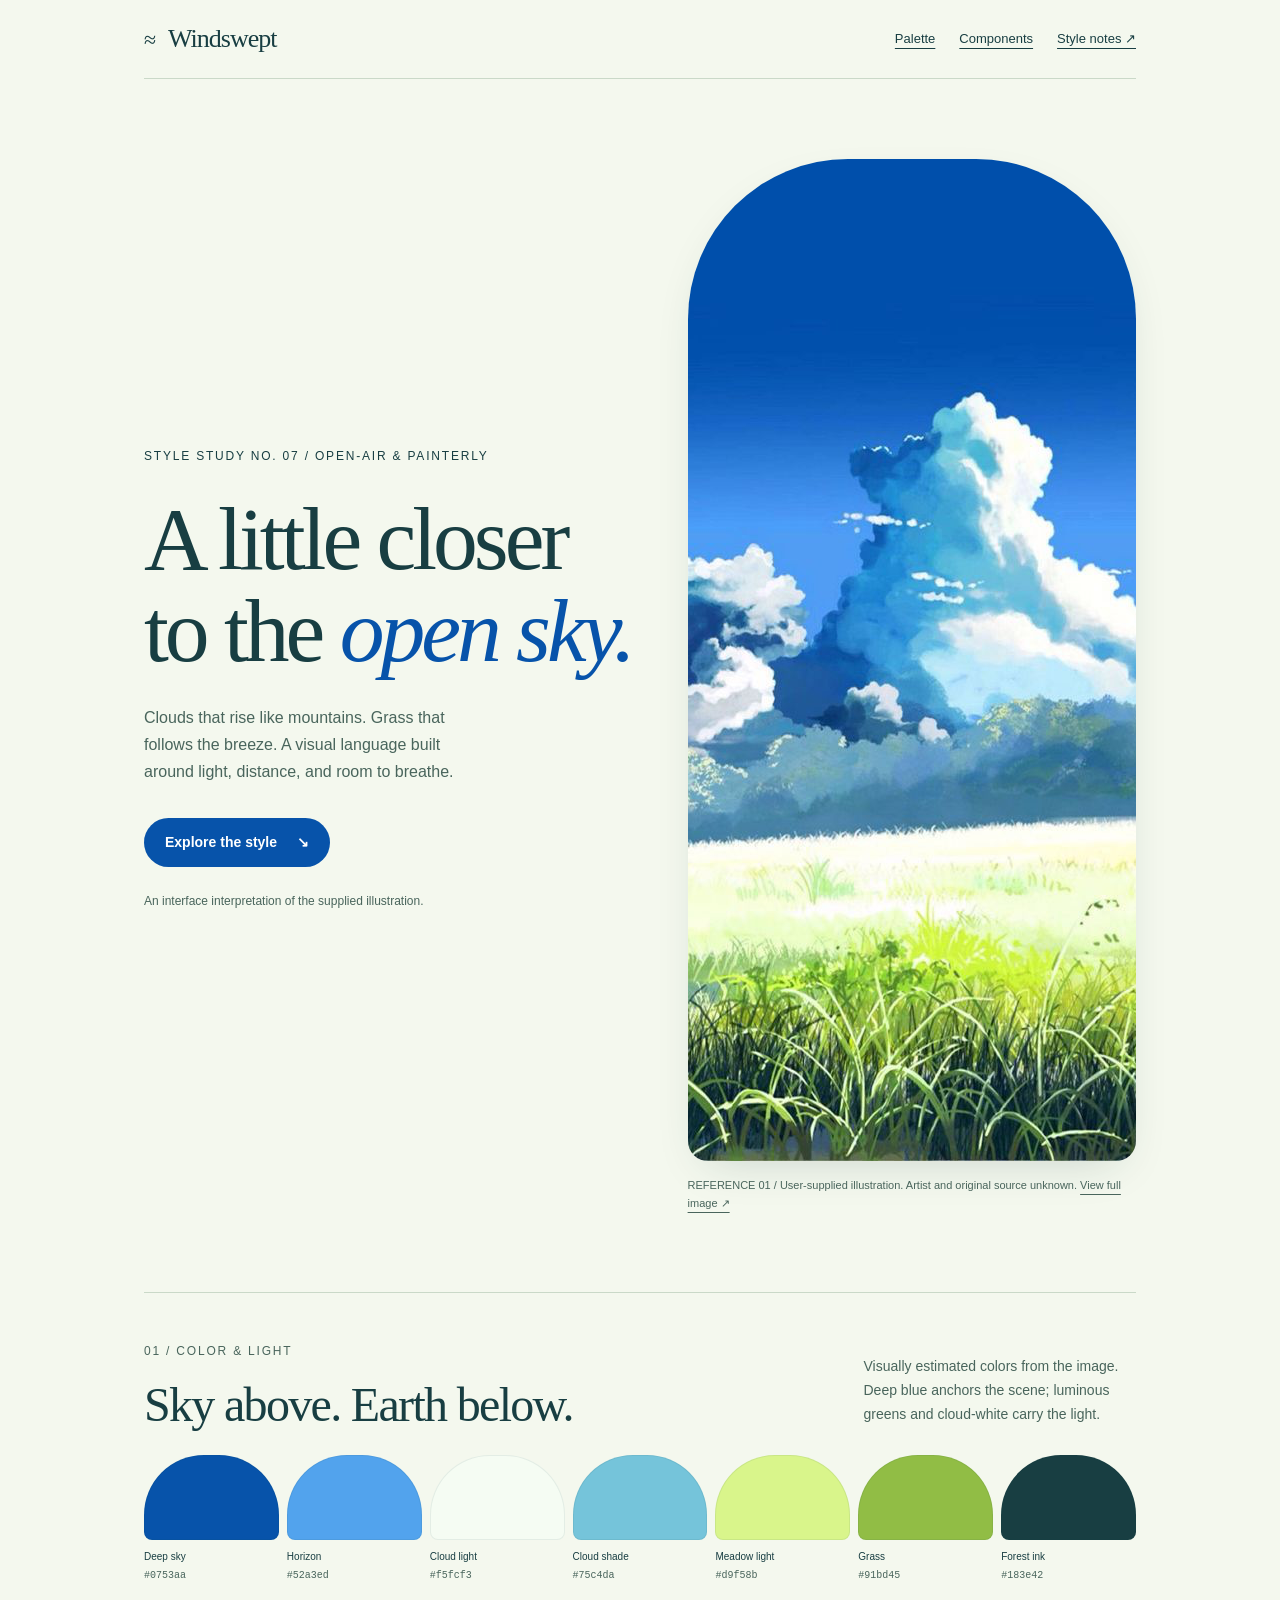
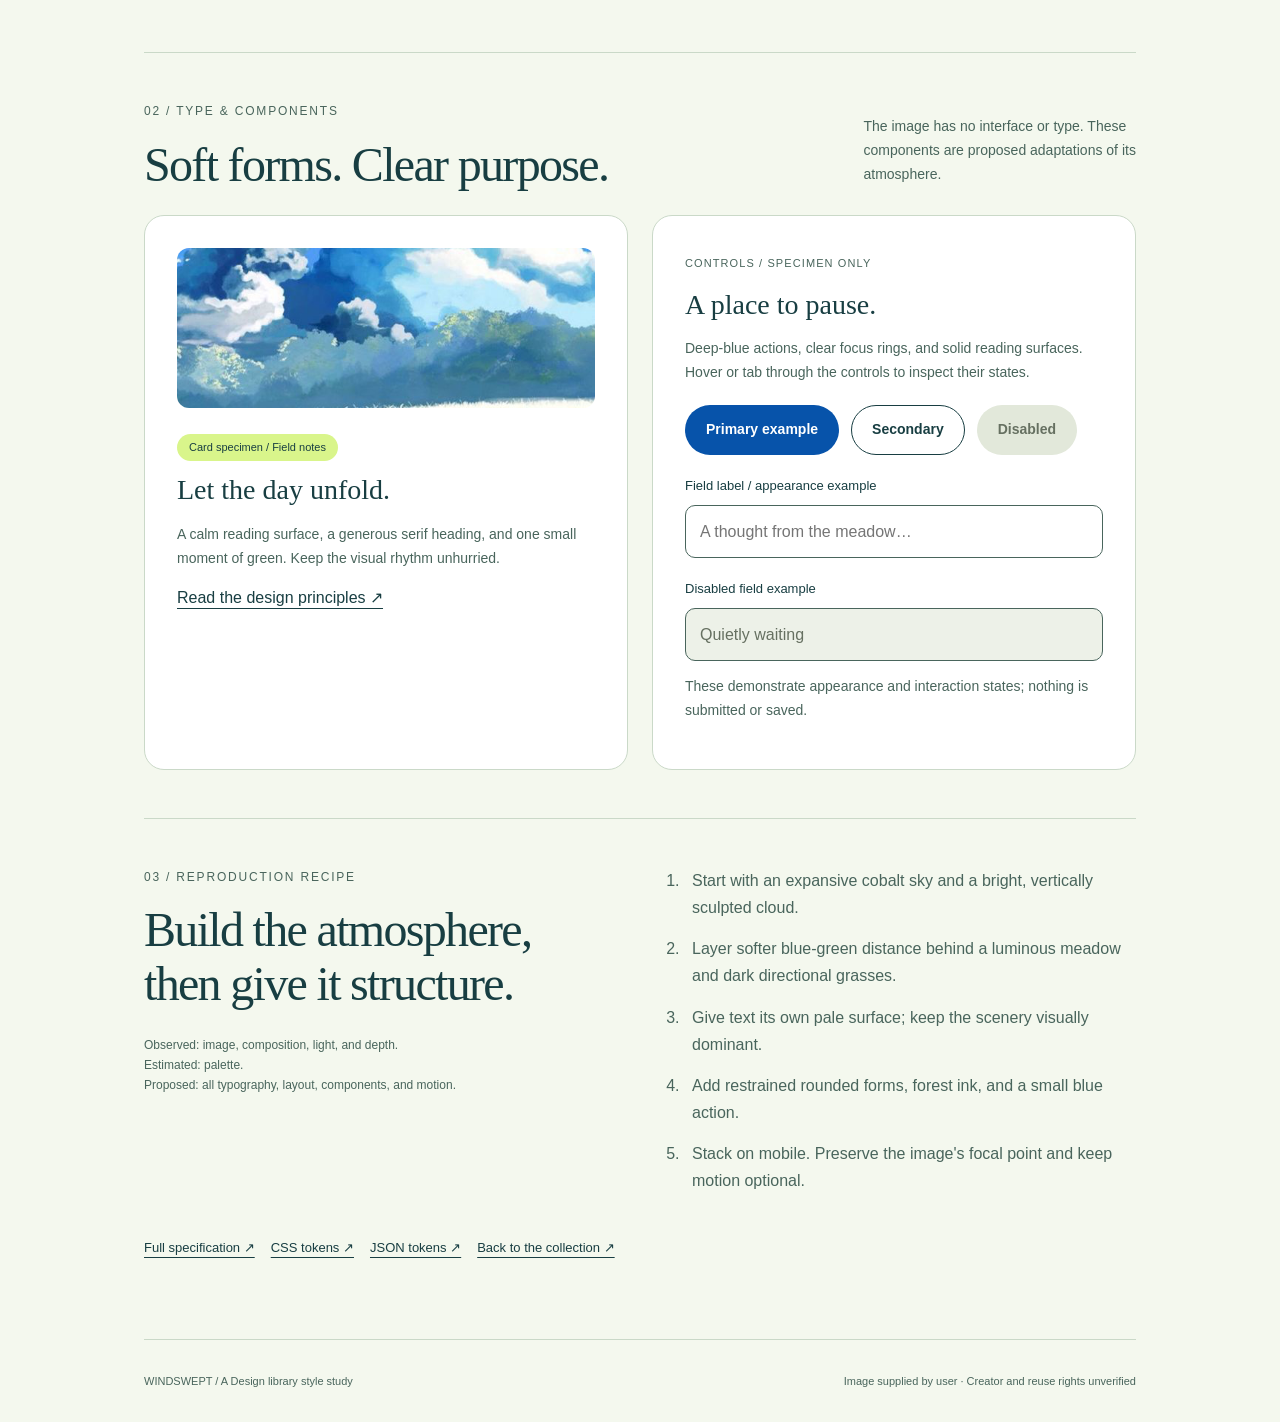
==== assets/windswept/specimen.html @ ae615727 "Publish Windswept style card, specimen, and design tokens" ====
<!doctype html>
<html lang="en"><head><meta charset="utf-8"><meta name="viewport" content="width=device-width,initial-scale=1"><meta name="description" content="Windswept: a painterly, sunlit design style and component specimen."><title>Windswept — Design Specimen</title><link rel="stylesheet" href="tokens.css"><style>
*{box-sizing:border-box}html{scroll-behavior:smooth}body{margin:0;background:var(--ws-color-canvas);color:var(--ws-color-text);font-family:var(--ws-font-body);font-size:var(--ws-text-body);line-height:var(--ws-leading-body)}a{color:inherit;text-underline-offset:5px}a:focus-visible,button:focus-visible,input:focus-visible{outline:3px solid var(--ws-color-focus);outline-offset:3px}button,input{font:inherit}a,button,input{touch-action:manipulation}.wrap{max-width:var(--ws-content-max);margin:auto;padding-inline:var(--ws-page-gutter)}header{display:flex;justify-content:space-between;gap:24px;align-items:center;padding-block:24px;border-bottom:1px solid var(--ws-color-border)}.brand{font:26px var(--ws-font-display);text-decoration:none;letter-spacing:-1px}.brand span{font-size:22px;margin-right:8px}nav{display:flex;gap:24px;font-size:13px}.eyebrow{font-size:var(--ws-text-small);letter-spacing:var(--ws-tracking-label);text-transform:uppercase;line-height:1.5}.hero{display:grid;grid-template-columns:1.05fr .95fr;gap:48px;align-items:center;padding-block:var(--ws-space-20)}h1,h2,h3{font-family:var(--ws-font-display);font-weight:400}h1{font-size:var(--ws-text-display);letter-spacing:var(--ws-tracking-display);line-height:var(--ws-leading-display);margin:28px 0}h1 em{font-weight:400;color:var(--ws-color-primary)}.lede{max-width:36ch;color:var(--ws-color-muted);margin:0 0 32px}.action{display:inline-flex;align-items:center;justify-content:center;gap:20px;min-height:44px;border-radius:var(--ws-radius-pill);padding:12px 20px;background:var(--ws-color-primary);color:white;text-decoration:none;border:1px solid transparent;font-weight:600;font-size:14px;transition:background var(--ws-duration-hover) var(--ws-ease-hover)}.action:hover{background:var(--ws-color-primary-hover)}.secondary{background:transparent;border-color:var(--ws-color-text);color:var(--ws-color-text)}.secondary:hover{background:var(--ws-color-meadow)}.action:disabled{background:#e2e8da;color:#667061;cursor:not-allowed}.hero figure{margin:0;position:relative}.scene{display:block;width:100%;aspect-ratio:4/5;object-fit:cover;object-position:50% 48%;border-radius:160px 160px 20px 20px;box-shadow:var(--ws-shadow-card)}figcaption{font-size:11px;color:var(--ws-color-muted);margin-top:16px;line-height:1.6}.number{display:block;font-size:var(--ws-text-small);letter-spacing:var(--ws-tracking-label);color:var(--ws-color-muted)}h2{font-size:var(--ws-text-heading);letter-spacing:-.035em;line-height:1.12;margin:16px 0 24px}h3{font-size:28px;line-height:1.2;margin:12px 0 16px}.section{padding-block:var(--ws-space-12);border-top:1px solid var(--ws-color-border)}.section-head{display:flex;align-items:flex-start;justify-content:space-between;gap:24px}.section-head>p{max-width:35ch;color:var(--ws-color-muted);font-size:14px}.palette{display:grid;grid-template-columns:repeat(7,1fr);gap:8px;margin-bottom:20px}.chip{min-width:0}.chip i{display:block;height:85px;border-radius:60px 60px 8px 8px;background:var(--chip);border:1px solid #183e4214}.chip strong,.chip code{font-size:10px;display:block;margin-top:8px;font-weight:400}.chip code{color:var(--ws-color-muted);margin-top:2px}.panels{display:grid;grid-template-columns:1fr 1fr;gap:var(--ws-grid-gap)}.panel{padding:var(--ws-space-8);background:var(--ws-color-surface);border:1px solid var(--ws-color-border);border-radius:var(--ws-radius-card)}.panel p{color:var(--ws-color-muted);font-size:14px}.pill{display:inline-block;border-radius:99px;background:var(--ws-color-meadow);padding:4px 12px;font-size:11px}.card-scene{height:160px;background:url('reference.png') center 58% / cover;border-radius:12px;margin-bottom:24px}.control-row{display:flex;flex-wrap:wrap;gap:12px;margin:20px 0}.demo-label{font-size:11px;letter-spacing:.1em;text-transform:uppercase;color:var(--ws-color-muted)}label{display:block;font-size:13px;margin:20px 0 8px}input{display:block;width:100%;min-height:44px;padding:12px 14px;border:1px solid var(--ws-color-muted);border-radius:var(--ws-radius-input);background:white;color:var(--ws-color-text)}input:disabled{background:#edf1e8;color:#667061}.recipe{display:grid;grid-template-columns:1fr 1fr;gap:48px}.recipe ol{margin:0;padding-left:20px;color:var(--ws-color-muted)}.recipe li{padding:0 0 14px 8px}.files{display:flex;flex-wrap:wrap;gap:16px;font-size:13px;margin-top:28px}.quiet{font-size:12px;color:var(--ws-color-muted)}footer{border-top:1px solid var(--ws-color-border);padding-block:32px;margin-top:32px;font-size:11px;color:var(--ws-color-muted);display:flex;justify-content:space-between;gap:24px}.skip{position:absolute;left:16px;top:-100px;background:white;padding:10px;z-index:5}.skip:focus{top:10px}
@media(max-width:760px){.hero,.panels,.recipe{grid-template-columns:1fr}.hero{padding-block:48px;gap:32px}.scene{max-height:520px;aspect-ratio:4/5}.section-head{display:block}.palette{grid-template-columns:repeat(4,1fr);row-gap:20px}.panel{padding:24px}.section{padding-block:32px}header,footer{flex-wrap:wrap}nav{gap:16px}.hero .lede{max-width:100%}.recipe{gap:20px}}
@media(prefers-reduced-motion:reduce){html{scroll-behavior:auto}*{transition:none!important}}
</style></head><body><a class="skip" href="#main">Skip to content</a><div class="wrap"><header><a class="brand" href="../../"><span aria-hidden="true">≈</span> Windswept</a><nav aria-label="Specimen"><a href="#palette">Palette</a><a href="#components">Components</a><a href="style.md">Style notes ↗</a></nav></header><main id="main"><section class="hero"><div><div class="eyebrow">Style study No. 07 / Open-air & painterly</div><h1>A little closer<br>to the <em>open sky.</em></h1><p class="lede">Clouds that rise like mountains. Grass that follows the breeze. A visual language built around light, distance, and room to breathe.</p><a class="action" href="#components">Explore the style <span aria-hidden="true">↘</span></a><p class="quiet" style="margin-top:24px">An interface interpretation of the supplied illustration.</p></div><figure><img class="scene" src="reference.png" alt="Towering sunlit clouds above a pale green meadow, with deep blue sky and dark wind-combed foreground grasses." width="564" height="1002"><figcaption>REFERENCE 01 / User-supplied illustration. Artist and original source unknown. <a href="reference.png">View full image ↗</a></figcaption></figure></section>
<section class="section" id="palette"><div class="section-head"><div><span class="number">01 / COLOR & LIGHT</span><h2>Sky above. Earth below.</h2></div><p>Visually estimated colors from the image. Deep blue anchors the scene; luminous greens and cloud-white carry the light.</p></div><div class="palette"><div class="chip" style="--chip:var(--ws-color-sky-deep)"><i></i><strong>Deep sky</strong><code>#0753aa</code></div><div class="chip" style="--chip:var(--ws-color-sky-light)"><i></i><strong>Horizon</strong><code>#52a3ed</code></div><div class="chip" style="--chip:var(--ws-color-cloud)"><i></i><strong>Cloud light</strong><code>#f5fcf3</code></div><div class="chip" style="--chip:var(--ws-color-cloud-shade)"><i></i><strong>Cloud shade</strong><code>#75c4da</code></div><div class="chip" style="--chip:var(--ws-color-meadow)"><i></i><strong>Meadow light</strong><code>#d9f58b</code></div><div class="chip" style="--chip:var(--ws-color-grass)"><i></i><strong>Grass</strong><code>#91bd45</code></div><div class="chip" style="--chip:var(--ws-color-forest)"><i></i><strong>Forest ink</strong><code>#183e42</code></div></div></section>
<section class="section" id="components"><div class="section-head"><div><span class="number">02 / TYPE & COMPONENTS</span><h2>Soft forms. Clear purpose.</h2></div><p>The image has no interface or type. These components are proposed adaptations of its atmosphere.</p></div><div class="panels"><article class="panel"><div class="card-scene" role="img" aria-label="Detail of the supplied cloud and meadow illustration"></div><span class="pill">Card specimen / Field notes</span><h3>Let the day unfold.</h3><p>A calm reading surface, a generous serif heading, and one small moment of green. Keep the visual rhythm unhurried.</p><a href="style.md">Read the design principles ↗</a></article><div class="panel"><span class="demo-label">Controls / Specimen only</span><h3>A place to pause.</h3><p>Deep-blue actions, clear focus rings, and solid reading surfaces. Hover or tab through the controls to inspect their states.</p><div class="control-row"><button class="action" type="button" aria-label="Primary button appearance example">Primary example</button><button class="action secondary" type="button" aria-label="Secondary button appearance example">Secondary</button><button class="action" type="button" disabled>Disabled</button></div><label for="sample">Field label / appearance example</label><input id="sample" placeholder="A thought from the meadow…" autocomplete="off"><label for="disabled">Disabled field example</label><input id="disabled" value="Quietly waiting" disabled><p class="quiet">These demonstrate appearance and interaction states; nothing is submitted or saved.</p></div></div></section>
<section class="section"><div class="recipe"><div><span class="number">03 / REPRODUCTION RECIPE</span><h2>Build the atmosphere,<br>then give it structure.</h2><p class="quiet">Observed: image, composition, light, and depth.<br>Estimated: palette.<br>Proposed: all typography, layout, components, and motion.</p></div><ol><li>Start with an expansive cobalt sky and a bright, vertically sculpted cloud.</li><li>Layer softer blue-green distance behind a luminous meadow and dark directional grasses.</li><li>Give text its own pale surface; keep the scenery visually dominant.</li><li>Add restrained rounded forms, forest ink, and a small blue action.</li><li>Stack on mobile. Preserve the image's focal point and keep motion optional.</li></ol></div><div class="files"><a href="style.md">Full specification ↗</a><a href="tokens.css">CSS tokens ↗</a><a href="tokens.json">JSON tokens ↗</a><a href="../../">Back to the collection ↗</a></div></section></main><footer><span>WINDSWEPT / A Design library style study</span><span>Image supplied by user · Creator and reuse rights unverified</span></footer></div></body></html>
---- assets/windswept/tokens.css ----
/* Windswept: palette visually estimated from reference.png.
   All interface geometry, typography and motion are proposed adaptations. */
:root {
  --ws-color-sky-deep: #0753aa;
  --ws-color-sky-light: #52a3ed;
  --ws-color-cloud: #f5fcf3;
  --ws-color-cloud-shade: #75c4da;
  --ws-color-meadow: #d9f58b;
  --ws-color-grass: #91bd45;
  --ws-color-forest: #183e42;
  --ws-color-canvas: #f4f8ee;
  --ws-color-surface: #ffffff;
  --ws-color-text: #183e42;
  --ws-color-muted: #49655c;
  --ws-color-primary: #0753aa;
  --ws-color-primary-hover: #064589;
  --ws-color-border: #cad9c8;
  --ws-color-focus: #0753aa;
  --ws-font-display: Georgia, "Times New Roman", serif;
  --ws-font-body: "Trebuchet MS", Arial, sans-serif;
  --ws-text-display: clamp(3.25rem, 7vw, 6.5rem);
  --ws-text-heading: clamp(2rem, 4vw, 3rem);
  --ws-text-body: 1rem;
  --ws-text-small: 0.75rem;
  --ws-leading-display: 1.02;
  --ws-leading-body: 1.7;
  --ws-tracking-display: -0.045em;
  --ws-tracking-label: 0.15em;
  --ws-space-1: 4px;
  --ws-space-2: 8px;
  --ws-space-3: 12px;
  --ws-space-4: 16px;
  --ws-space-6: 24px;
  --ws-space-8: 32px;
  --ws-space-12: 48px;
  --ws-space-20: 80px;
  --ws-space-28: 112px;
  --ws-content-max: 1120px;
  --ws-page-gutter: clamp(20px, 5vw, 64px);
  --ws-grid-gap: 24px;
  --ws-radius-card: 20px;
  --ws-radius-input: 10px;
  --ws-radius-pill: 999px;
  --ws-border-width: 1px;
  --ws-shadow-card: 0 16px 48px -20px rgb(24 62 66 / 22%);
  --ws-duration-hover: 180ms;
  --ws-ease-hover: cubic-bezier(0.2, 0.6, 0.3, 1);
}
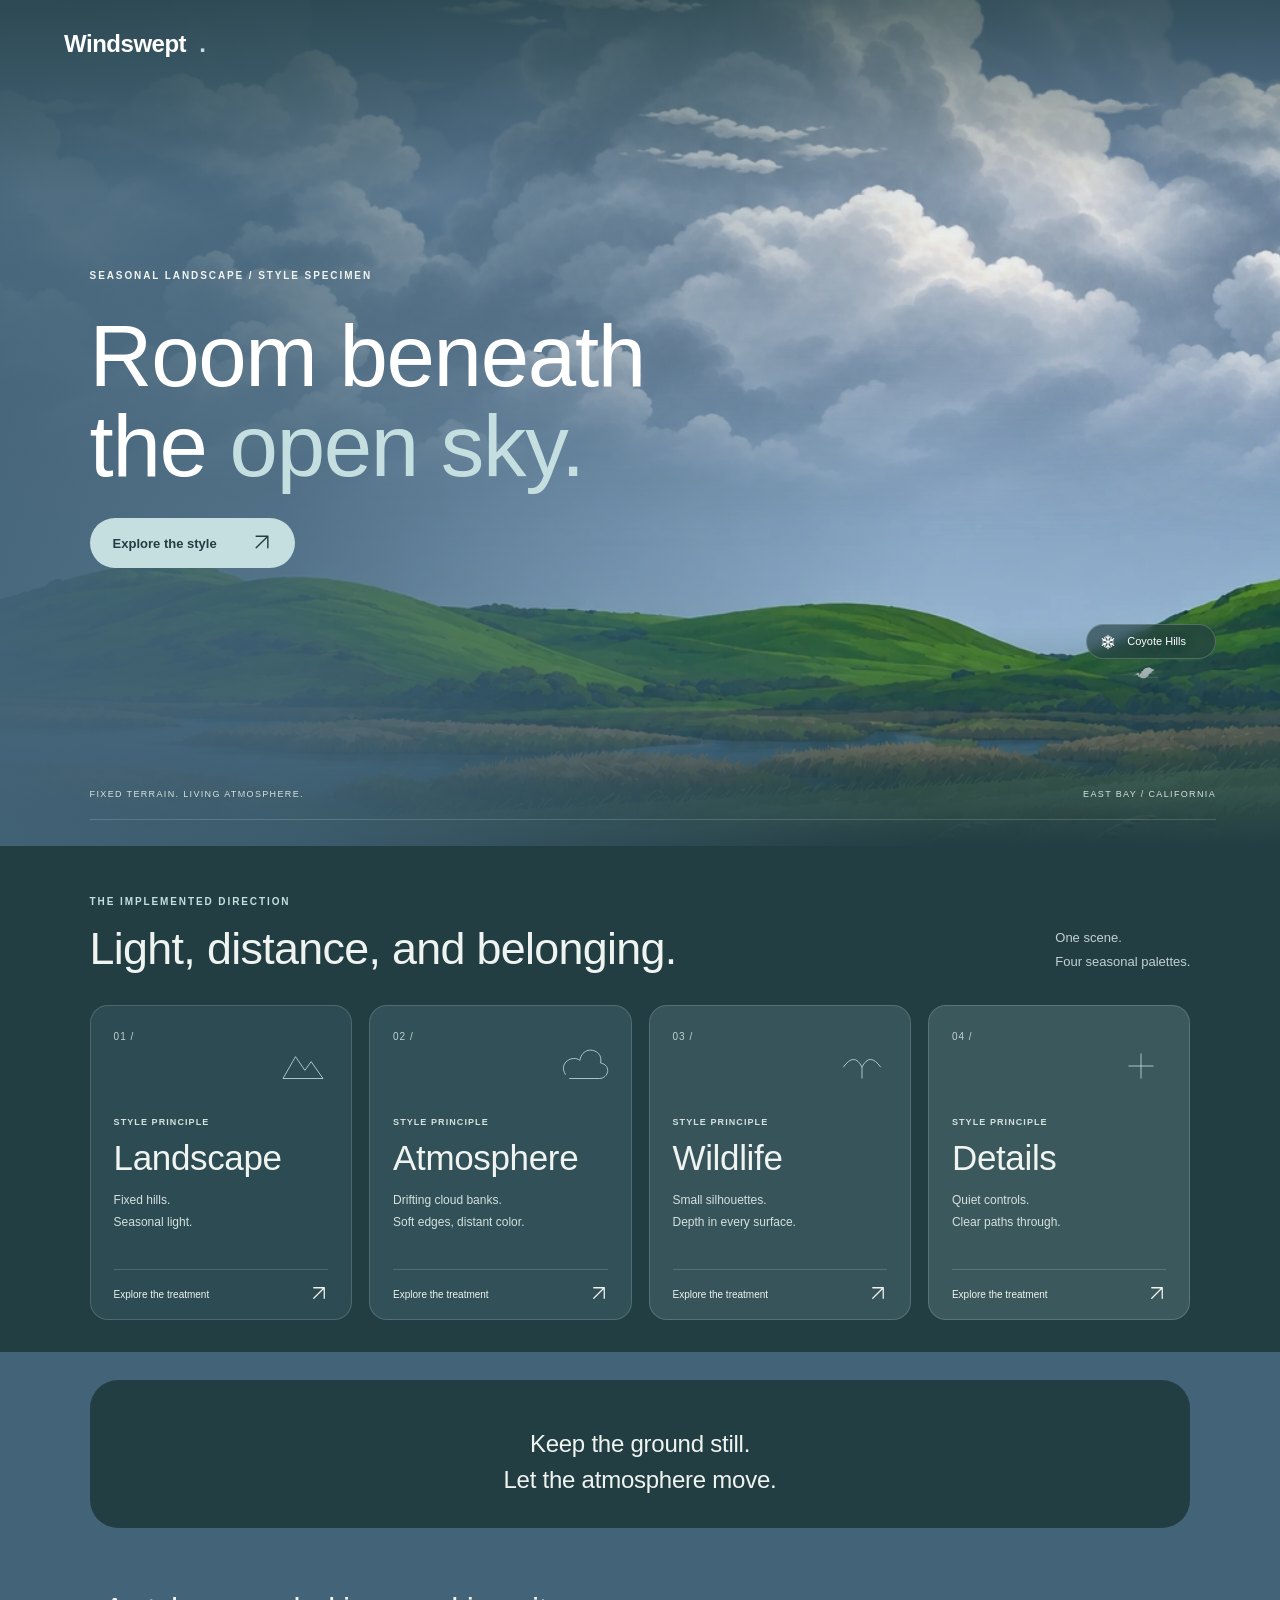
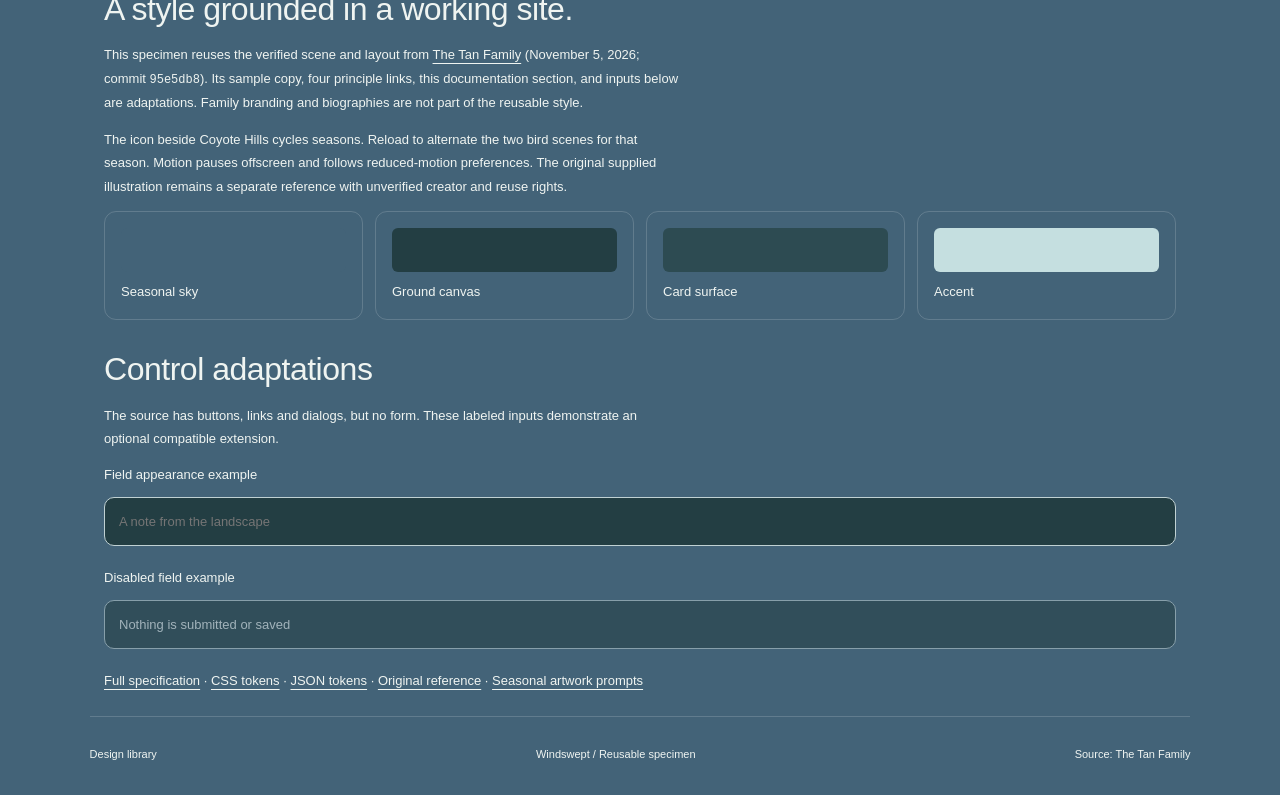
==== commit 80a5da26: "Update Windswept with the implemented seasonal family-site design" ====
--- a/assets/windswept/specimen.html
+++ b/assets/windswept/specimen.html
@@ -1,9 +1 @@
-<!doctype html>
-<html lang="en"><head><meta charset="utf-8"><meta name="viewport" content="width=device-width,initial-scale=1"><meta name="description" content="Windswept: a painterly, sunlit design style and component specimen."><title>Windswept — Design Specimen</title><link rel="stylesheet" href="tokens.css"><style>
-*{box-sizing:border-box}html{scroll-behavior:smooth}body{margin:0;background:var(--ws-color-canvas);color:var(--ws-color-text);font-family:var(--ws-font-body);font-size:var(--ws-text-body);line-height:var(--ws-leading-body)}a{color:inherit;text-underline-offset:5px}a:focus-visible,button:focus-visible,input:focus-visible{outline:3px solid var(--ws-color-focus);outline-offset:3px}button,input{font:inherit}a,button,input{touch-action:manipulation}.wrap{max-width:var(--ws-content-max);margin:auto;padding-inline:var(--ws-page-gutter)}header{display:flex;justify-content:space-between;gap:24px;align-items:center;padding-block:24px;border-bottom:1px solid var(--ws-color-border)}.brand{font:26px var(--ws-font-display);text-decoration:none;letter-spacing:-1px}.brand span{font-size:22px;margin-right:8px}nav{display:flex;gap:24px;font-size:13px}.eyebrow{font-size:var(--ws-text-small);letter-spacing:var(--ws-tracking-label);text-transform:uppercase;line-height:1.5}.hero{display:grid;grid-template-columns:1.05fr .95fr;gap:48px;align-items:center;padding-block:var(--ws-space-20)}h1,h2,h3{font-family:var(--ws-font-display);font-weight:400}h1{font-size:var(--ws-text-display);letter-spacing:var(--ws-tracking-display);line-height:var(--ws-leading-display);margin:28px 0}h1 em{font-weight:400;color:var(--ws-color-primary)}.lede{max-width:36ch;color:var(--ws-color-muted);margin:0 0 32px}.action{display:inline-flex;align-items:center;justify-content:center;gap:20px;min-height:44px;border-radius:var(--ws-radius-pill);padding:12px 20px;background:var(--ws-color-primary);color:white;text-decoration:none;border:1px solid transparent;font-weight:600;font-size:14px;transition:background var(--ws-duration-hover) var(--ws-ease-hover)}.action:hover{background:var(--ws-color-primary-hover)}.secondary{background:transparent;border-color:var(--ws-color-text);color:var(--ws-color-text)}.secondary:hover{background:var(--ws-color-meadow)}.action:disabled{background:#e2e8da;color:#667061;cursor:not-allowed}.hero figure{margin:0;position:relative}.scene{display:block;width:100%;aspect-ratio:4/5;object-fit:cover;object-position:50% 48%;border-radius:160px 160px 20px 20px;box-shadow:var(--ws-shadow-card)}figcaption{font-size:11px;color:var(--ws-color-muted);margin-top:16px;line-height:1.6}.number{display:block;font-size:var(--ws-text-small);letter-spacing:var(--ws-tracking-label);color:var(--ws-color-muted)}h2{font-size:var(--ws-text-heading);letter-spacing:-.035em;line-height:1.12;margin:16px 0 24px}h3{font-size:28px;line-height:1.2;margin:12px 0 16px}.section{padding-block:var(--ws-space-12);border-top:1px solid var(--ws-color-border)}.section-head{display:flex;align-items:flex-start;justify-content:space-between;gap:24px}.section-head>p{max-width:35ch;color:var(--ws-color-muted);font-size:14px}.palette{display:grid;grid-template-columns:repeat(7,1fr);gap:8px;margin-bottom:20px}.chip{min-width:0}.chip i{display:block;height:85px;border-radius:60px 60px 8px 8px;background:var(--chip);border:1px solid #183e4214}.chip strong,.chip code{font-size:10px;display:block;margin-top:8px;font-weight:400}.chip code{color:var(--ws-color-muted);margin-top:2px}.panels{display:grid;grid-template-columns:1fr 1fr;gap:var(--ws-grid-gap)}.panel{padding:var(--ws-space-8);background:var(--ws-color-surface);border:1px solid var(--ws-color-border);border-radius:var(--ws-radius-card)}.panel p{color:var(--ws-color-muted);font-size:14px}.pill{display:inline-block;border-radius:99px;background:var(--ws-color-meadow);padding:4px 12px;font-size:11px}.card-scene{height:160px;background:url('reference.png') center 58% / cover;border-radius:12px;margin-bottom:24px}.control-row{display:flex;flex-wrap:wrap;gap:12px;margin:20px 0}.demo-label{font-size:11px;letter-spacing:.1em;text-transform:uppercase;color:var(--ws-color-muted)}label{display:block;font-size:13px;margin:20px 0 8px}input{display:block;width:100%;min-height:44px;padding:12px 14px;border:1px solid var(--ws-color-muted);border-radius:var(--ws-radius-input);background:white;color:var(--ws-color-text)}input:disabled{background:#edf1e8;color:#667061}.recipe{display:grid;grid-template-columns:1fr 1fr;gap:48px}.recipe ol{margin:0;padding-left:20px;color:var(--ws-color-muted)}.recipe li{padding:0 0 14px 8px}.files{display:flex;flex-wrap:wrap;gap:16px;font-size:13px;margin-top:28px}.quiet{font-size:12px;color:var(--ws-color-muted)}footer{border-top:1px solid var(--ws-color-border);padding-block:32px;margin-top:32px;font-size:11px;color:var(--ws-color-muted);display:flex;justify-content:space-between;gap:24px}.skip{position:absolute;left:16px;top:-100px;background:white;padding:10px;z-index:5}.skip:focus{top:10px}
-@media(max-width:760px){.hero,.panels,.recipe{grid-template-columns:1fr}.hero{padding-block:48px;gap:32px}.scene{max-height:520px;aspect-ratio:4/5}.section-head{display:block}.palette{grid-template-columns:repeat(4,1fr);row-gap:20px}.panel{padding:24px}.section{padding-block:32px}header,footer{flex-wrap:wrap}nav{gap:16px}.hero .lede{max-width:100%}.recipe{gap:20px}}
-@media(prefers-reduced-motion:reduce){html{scroll-behavior:auto}*{transition:none!important}}
-</style></head><body><a class="skip" href="#main">Skip to content</a><div class="wrap"><header><a class="brand" href="../../"><span aria-hidden="true">≈</span> Windswept</a><nav aria-label="Specimen"><a href="#palette">Palette</a><a href="#components">Components</a><a href="style.md">Style notes ↗</a></nav></header><main id="main"><section class="hero"><div><div class="eyebrow">Style study No. 07 / Open-air & painterly</div><h1>A little closer<br>to the <em>open sky.</em></h1><p class="lede">Clouds that rise like mountains. Grass that follows the breeze. A visual language built around light, distance, and room to breathe.</p><a class="action" href="#components">Explore the style <span aria-hidden="true">↘</span></a><p class="quiet" style="margin-top:24px">An interface interpretation of the supplied illustration.</p></div><figure><img class="scene" src="reference.png" alt="Towering sunlit clouds above a pale green meadow, with deep blue sky and dark wind-combed foreground grasses." width="564" height="1002"><figcaption>REFERENCE 01 / User-supplied illustration. Artist and original source unknown. <a href="reference.png">View full image ↗</a></figcaption></figure></section>
-<section class="section" id="palette"><div class="section-head"><div><span class="number">01 / COLOR & LIGHT</span><h2>Sky above. Earth below.</h2></div><p>Visually estimated colors from the image. Deep blue anchors the scene; luminous greens and cloud-white carry the light.</p></div><div class="palette"><div class="chip" style="--chip:var(--ws-color-sky-deep)"><i></i><strong>Deep sky</strong><code>#0753aa</code></div><div class="chip" style="--chip:var(--ws-color-sky-light)"><i></i><strong>Horizon</strong><code>#52a3ed</code></div><div class="chip" style="--chip:var(--ws-color-cloud)"><i></i><strong>Cloud light</strong><code>#f5fcf3</code></div><div class="chip" style="--chip:var(--ws-color-cloud-shade)"><i></i><strong>Cloud shade</strong><code>#75c4da</code></div><div class="chip" style="--chip:var(--ws-color-meadow)"><i></i><strong>Meadow light</strong><code>#d9f58b</code></div><div class="chip" style="--chip:var(--ws-color-grass)"><i></i><strong>Grass</strong><code>#91bd45</code></div><div class="chip" style="--chip:var(--ws-color-forest)"><i></i><strong>Forest ink</strong><code>#183e42</code></div></div></section>
-<section class="section" id="components"><div class="section-head"><div><span class="number">02 / TYPE & COMPONENTS</span><h2>Soft forms. Clear purpose.</h2></div><p>The image has no interface or type. These components are proposed adaptations of its atmosphere.</p></div><div class="panels"><article class="panel"><div class="card-scene" role="img" aria-label="Detail of the supplied cloud and meadow illustration"></div><span class="pill">Card specimen / Field notes</span><h3>Let the day unfold.</h3><p>A calm reading surface, a generous serif heading, and one small moment of green. Keep the visual rhythm unhurried.</p><a href="style.md">Read the design principles ↗</a></article><div class="panel"><span class="demo-label">Controls / Specimen only</span><h3>A place to pause.</h3><p>Deep-blue actions, clear focus rings, and solid reading surfaces. Hover or tab through the controls to inspect their states.</p><div class="control-row"><button class="action" type="button" aria-label="Primary button appearance example">Primary example</button><button class="action secondary" type="button" aria-label="Secondary button appearance example">Secondary</button><button class="action" type="button" disabled>Disabled</button></div><label for="sample">Field label / appearance example</label><input id="sample" placeholder="A thought from the meadow…" autocomplete="off"><label for="disabled">Disabled field example</label><input id="disabled" value="Quietly waiting" disabled><p class="quiet">These demonstrate appearance and interaction states; nothing is submitted or saved.</p></div></div></section>
-<section class="section"><div class="recipe"><div><span class="number">03 / REPRODUCTION RECIPE</span><h2>Build the atmosphere,<br>then give it structure.</h2><p class="quiet">Observed: image, composition, light, and depth.<br>Estimated: palette.<br>Proposed: all typography, layout, components, and motion.</p></div><ol><li>Start with an expansive cobalt sky and a bright, vertically sculpted cloud.</li><li>Layer softer blue-green distance behind a luminous meadow and dark directional grasses.</li><li>Give text its own pale surface; keep the scenery visually dominant.</li><li>Add restrained rounded forms, forest ink, and a small blue action.</li><li>Stack on mobile. Preserve the image's focal point and keep motion optional.</li></ol></div><div class="files"><a href="style.md">Full specification ↗</a><a href="tokens.css">CSS tokens ↗</a><a href="tokens.json">JSON tokens ↗</a><a href="../../">Back to the collection ↗</a></div></section></main><footer><span>WINDSWEPT / A Design library style study</span><span>Image supplied by user · Creator and reuse rights unverified</span></footer></div></body></html>
+<!doctype html><html lang="en"><head><meta charset="utf-8"><meta name="viewport" content="width=device-width,initial-scale=1"><meta name="theme-color" content="#345b7c"><title>Windswept — Seasonal Landscape Specimen</title><meta name="description" content="Windswept design specimen, updated from The Tan Family seasonal landscape implementation."><script src="seasons.js"></script><link rel="stylesheet" href="tokens.css"><link rel="stylesheet" href="specimen.css"><script src="egret.js" defer></script><script src="atmosphere.js" defer></script><script src="scene.js" defer></script></head><body><a class="skip" href="#details">Skip to style notes</a><header><a class="wordmark" href="../../">Windswept<span class="wordmark-dot">.</span></a></header><div class="page-surface"><main id="home"><section class="hero" aria-labelledby="title"><div class="hero-copy"><p class="eyebrow">SEASONAL LANDSCAPE / STYLE SPECIMEN</p><h1 id="title">Room beneath<br>the <em>open sky.</em></h1><a class="primary" href="#principles">Explore the style <span><svg class="ui-icon" viewBox="0 0 24 24" aria-hidden="true" fill="none" stroke="currentColor" stroke-width="1.7" stroke-linecap="round" stroke-linejoin="round"><path d="M5 19 19 5M5 5h14v14"/></svg></span></a></div><div class="landscape"><img data-season-image decoding="async" alt="Seasonal Coyote Hills painting" fetchpriority="high"><noscript><img src="assets/seasons/autumn.webp" alt="Autumn hills and marsh"></noscript><div class="scene-light" aria-hidden="true"></div><canvas class="sky-clouds" aria-hidden="true"></canvas><canvas class="marsh-birds" aria-hidden="true"></canvas><span class="scenic-label"><button class="season-cycle" type="button" aria-label="Change scene season"></button> <a class="park-link" href="https://www.ebparks.org/parks/coyote-hills" target="_blank" rel="noopener noreferrer">Coyote Hills <svg class="park-link-indicator" viewBox="0 0 16 16" aria-hidden="true" fill="none" stroke="currentColor"><path d="M4 12 12 4M5 4h7v7"/></svg></a></span></div><div class="hero-bottom"><span>FIXED TERRAIN. LIVING ATMOSPHERE.</span><span>EAST BAY / CALIFORNIA</span></div></section><section class="family" id="principles"><div class="section-heading"><div><p class="eyebrow">THE IMPLEMENTED DIRECTION</p><h2>Light, distance, and belonging.</h2></div><p>One scene.<br>Four seasonal palettes.</p></div><div class="cards"><a class="card sam" href="#details"><div class="card-top"><span class="number">01 /</span><svg viewBox="0 0 80 80" aria-hidden="true"><path d="M8 60 28 25l15 22 10-14 19 27Z"/></svg></div><div><span class="role">STYLE PRINCIPLE</span><h3>Landscape</h3><p>Fixed hills.<br>Seasonal light.</p></div><span class="card-link">Explore the treatment <span><svg class="ui-icon" viewBox="0 0 24 24" aria-hidden="true" fill="none" stroke="currentColor" stroke-width="1.7" stroke-linecap="round" stroke-linejoin="round"><path d="M5 19 19 5M5 5h14v14"/></svg></span></span></a><a class="card ellene" href="#details"><div class="card-top"><span class="number">02 /</span><svg viewBox="0 0 80 80" aria-hidden="true"><path d="M12 54c-12-20 12-32 23-23 5-27 39-17 33 4 18 4 13 25-2 25H18"/></svg></div><div><span class="role">STYLE PRINCIPLE</span><h3>Atmosphere</h3><p>Drifting cloud banks.<br>Soft edges, distant color.</p></div><span class="card-link">Explore the treatment <span><svg class="ui-icon" viewBox="0 0 24 24" aria-hidden="true" fill="none" stroke="currentColor" stroke-width="1.7" stroke-linecap="round" stroke-linejoin="round"><path d="M5 19 19 5M5 5h14v14"/></svg></span></span></a><a class="card alyna" href="#details"><div class="card-top"><span class="number">03 /</span><svg viewBox="0 0 80 80" aria-hidden="true"><path d="M10 42q18-25 30 0 12-25 30 0M40 42v18"/></svg></div><div><span class="role">STYLE PRINCIPLE</span><h3>Wildlife</h3><p>Small silhouettes.<br>Depth in every surface.</p></div><span class="card-link">Explore the treatment <span><svg class="ui-icon" viewBox="0 0 24 24" aria-hidden="true" fill="none" stroke="currentColor" stroke-width="1.7" stroke-linecap="round" stroke-linejoin="round"><path d="M5 19 19 5M5 5h14v14"/></svg></span></span></a><a class="card daisy" href="#details"><div class="card-top"><span class="number">04 /</span><svg viewBox="0 0 80 80" aria-hidden="true"><path d="M20 40h40M40 20v40"/></svg></div><div><span class="role">STYLE PRINCIPLE</span><h3>Details</h3><p>Quiet controls.<br>Clear paths through.</p></div><span class="card-link">Explore the treatment <span><svg class="ui-icon" viewBox="0 0 24 24" aria-hidden="true" fill="none" stroke="currentColor" stroke-width="1.7" stroke-linecap="round" stroke-linejoin="round"><path d="M5 19 19 5M5 5h14v14"/></svg></span></span></a></div></section><div class="closing-court"><div class="closing"><p>Keep the ground still.<br>Let the atmosphere move.</p></div></div></main></div><section class="specimen-note" id="details"><h2>A style grounded in a working site.</h2><p>This specimen reuses the verified scene and layout from <a href="https://www.thetanfamily.net/">The Tan Family</a> (November 5, 2026; commit <code>95e5db8</code>). Its sample copy, four principle links, this documentation section, and inputs below are adaptations. Family branding and biographies are not part of the reusable style.</p><p>The icon beside Coyote Hills cycles seasons. Reload to alternate the two bird scenes for that season. Motion pauses offscreen and follows reduced-motion preferences. The original supplied illustration remains a separate reference with unverified creator and reuse rights.</p><div class="swatch-grid"><div><i style="background:var(--ws-sky)"></i>Seasonal sky</div><div><i style="background:var(--ws-canvas)"></i>Ground canvas</div><div><i style="background:var(--ws-card)"></i>Card surface</div><div><i style="background:var(--ws-accent)"></i>Accent</div></div><h2>Control adaptations</h2><p>The source has buttons, links and dialogs, but no form. These labeled inputs demonstrate an optional compatible extension.</p><label for="sample">Field appearance example</label><input class="sample-input" id="sample" placeholder="A note from the landscape" autocomplete="off"><label for="disabled">Disabled field example</label><input class="sample-input" id="disabled" value="Nothing is submitted or saved" disabled><p><a href="style.md">Full specification</a> · <a href="tokens.css">CSS tokens</a> · <a href="tokens.json">JSON tokens</a> · <a href="reference.png">Original reference</a> · <a href="artwork-prompts.md">Seasonal artwork prompts</a></p></section><footer><a href="../../">Design library</a><span>Windswept / Reusable specimen</span><span>Source: The Tan Family</span></footer></body></html>
--- a/assets/windswept/tokens.css
+++ b/assets/windswept/tokens.css
@@ -1,48 +1,239 @@
-/* Windswept: palette visually estimated from reference.png.
-   All interface geometry, typography and motion are proposed adaptations. */
+/* Windswept, verified from The Tan Family at 95e5db8 (2026-11-05).
+   Input tokens are specimen adaptations. Seasons override the default autumn palette.
+   See tokens.json and style.md for scene formulas and evidence. */
 :root {
-  --ws-color-sky-deep: #0753aa;
-  --ws-color-sky-light: #52a3ed;
-  --ws-color-cloud: #f5fcf3;
-  --ws-color-cloud-shade: #75c4da;
-  --ws-color-meadow: #d9f58b;
-  --ws-color-grass: #91bd45;
-  --ws-color-forest: #183e42;
-  --ws-color-canvas: #f4f8ee;
-  --ws-color-surface: #ffffff;
-  --ws-color-text: #183e42;
-  --ws-color-muted: #49655c;
-  --ws-color-primary: #0753aa;
-  --ws-color-primary-hover: #064589;
-  --ws-color-border: #cad9c8;
-  --ws-color-focus: #0753aa;
-  --ws-font-display: Georgia, "Times New Roman", serif;
+  --ws-font-display: "Trebuchet MS", Arial, sans-serif;
   --ws-font-body: "Trebuchet MS", Arial, sans-serif;
-  --ws-text-display: clamp(3.25rem, 7vw, 6.5rem);
-  --ws-text-heading: clamp(2rem, 4vw, 3rem);
-  --ws-text-body: 1rem;
-  --ws-text-small: 0.75rem;
-  --ws-leading-display: 1.02;
-  --ws-leading-body: 1.7;
-  --ws-tracking-display: -0.045em;
-  --ws-tracking-label: 0.15em;
-  --ws-space-1: 4px;
-  --ws-space-2: 8px;
-  --ws-space-3: 12px;
-  --ws-space-4: 16px;
-  --ws-space-6: 24px;
-  --ws-space-8: 32px;
-  --ws-space-12: 48px;
-  --ws-space-20: 80px;
-  --ws-space-28: 112px;
-  --ws-content-max: 1120px;
-  --ws-page-gutter: clamp(20px, 5vw, 64px);
-  --ws-grid-gap: 24px;
-  --ws-radius-card: 20px;
+  --ws-text-display: clamp(58px, 6.8vw, 104px);
+  --ws-text-heading: clamp(34px, 3.5vw, 52px);
+  --ws-text-card: 35px;
+  --ws-text-body: 12px;
+  --ws-text-label: 10px;
+  --ws-text-control: 13px;
+  --ws-leading-display: 1.03;
+  --ws-leading-heading: 1.1;
+  --ws-leading-body: 1.8;
+  --ws-tracking-display: -0.015em;
+  --ws-tracking-label: .19em;
+  --ws-content-max: 1500px;
+  --ws-closing-max: 1120px;
+  --ws-page-gutter: 7%;
+  --ws-page-gutter-mobile: 6%;
+  --ws-grid-gap: 17px;
+  --ws-grid-gap-tablet: 20px;
+  --ws-grid-gap-mobile: 12px;
+  --ws-family-padding-top: 48px;
+  --ws-family-padding-top-mobile: 38px;
+  --ws-section-heading-gap: 32px;
+  --ws-card-padding: 25px 23px 0;
+  --ws-card-min-height: 315px;
+  --ws-card-top-height: 80px;
+  --ws-card-action-min-height: 50px;
+  --ws-card-min-height-tablet: 310px;
+  --ws-card-min-height-mobile: 300px;
+  --ws-card-padding-mobile: 18px 15px 0;
+  --ws-card-top-height-mobile: 78px;
+  --ws-card-action-min-height-mobile: 47px;
+  --ws-hero-height: 94svh;
+  --ws-hero-min-height: 780px;
+  --ws-hero-max-height: 1100px;
+  --ws-hero-padding: 130px 7% 110px;
+  --ws-hero-mobile-height: 930px;
+  --ws-hero-mobile-padding: 140px 7% 390px;
+  --ws-hero-copy-width: 64%;
+  --ws-hero-copy-bottom: 30px;
+  --ws-radius-card: 18px;
+  --ws-radius-card-mobile: 15px;
+  --ws-radius-closing: 28px;
+  --ws-radius-pill: 30px;
+  --ws-border-width: 1px;
+  --ws-line: #ffffff29;
+  --ws-shadow-card: none;
+  --ws-focus-width: 3px;
+  --ws-focus-offset: 6px;
+  --ws-primary-min-height: 50px;
+  --ws-primary-padding: 13px 23px;
+  --ws-closing-court-margin-top: 32px;
+  --ws-closing-court-padding: 28px 7% 32px;
+  --ws-closing-padding: 28px 24px 30px;
+  --ws-closing-court-margin-top-mobile: 28px;
+  --ws-closing-court-padding-mobile: 24px 6% 28px;
+  --ws-closing-padding-mobile: 26px 20px;
+  --ws-footer-padding: 22px 0 28px;
+  --ws-footer-min-height: 80px;
+  --ws-duration-hover: .2s;
+  --ws-ease-hover: ease;
   --ws-radius-input: 10px;
-  --ws-radius-pill: 999px;
-  --ws-border-width: 1px;
-  --ws-shadow-card: 0 16px 48px -20px rgb(24 62 66 / 22%);
-  --ws-duration-hover: 180ms;
-  --ws-ease-hover: cubic-bezier(0.2, 0.6, 0.3, 1);
-}
+  --ws-input-min-height: 44px;
+  --ws-input-padding: 12px 14px;
+}
+:root[data-season="spring"] {
+  --ws-canvas: #103e3c;
+  --ws-canvas-sdr: #103e3c;
+  --ws-canvas-p3: color(display-p3 0.045 0.235 0.21);
+  --ws-ink: #f1f5dc;
+  --ws-ink-sdr: #f1f5dc;
+  --ws-ink-p3: color(display-p3 0.9451 0.9608 0.8627);
+  --ws-muted: #bfcebc;
+  --ws-muted-sdr: #bfcebc;
+  --ws-muted-p3: color(display-p3 0.7490 0.8078 0.7373);
+  --ws-sky: #0753aa;
+  --ws-sky-sdr: #0753aa;
+  --ws-sky-p3: color(display-p3 0.025 0.31 0.72);
+  --ws-accent: #e1f5a5;
+  --ws-accent-sdr: #e1f5a5;
+  --ws-accent-p3: color(display-p3 0.84 0.97 0.53);
+  --ws-accent-hover: #f0ffd0;
+  --ws-accent-hover-sdr: #f0ffd0;
+  --ws-accent-hover-p3: color(display-p3 0.92 1 0.73);
+  --ws-card: #194b47;
+  --ws-card-sdr: #194b47;
+  --ws-card-p3: color(display-p3 0.0980 0.2941 0.2784);
+  --ws-card-alt: #204e46;
+  --ws-card-alt-sdr: #204e46;
+  --ws-card-alt-p3: color(display-p3 0.1255 0.3059 0.2745);
+  --ws-card-warm: #2a5146;
+  --ws-card-warm-sdr: #2a5146;
+  --ws-card-warm-p3: color(display-p3 0.1647 0.3176 0.2745);
+  --ws-card-last: #315348;
+  --ws-card-last-sdr: #315348;
+  --ws-card-last-p3: color(display-p3 0.1922 0.3255 0.2824);
+  --ws-card-hover: #245a51;
+  --ws-card-hover-sdr: #245a51;
+  --ws-card-hover-p3: color(display-p3 0.1412 0.3529 0.3176);
+  --ws-detail: #d2dfce;
+  --ws-detail-sdr: #d2dfce;
+  --ws-detail-p3: color(display-p3 0.8235 0.8745 0.8078);
+}
+:root[data-season="summer"] {
+  --ws-canvas: #343d2b;
+  --ws-canvas-sdr: #343d2b;
+  --ws-canvas-p3: color(display-p3 0.19 0.23 0.14);
+  --ws-ink: #fcf4dc;
+  --ws-ink-sdr: #fcf4dc;
+  --ws-ink-p3: color(display-p3 0.9882 0.9569 0.8627);
+  --ws-muted: #d3cdb4;
+  --ws-muted-sdr: #d3cdb4;
+  --ws-muted-p3: color(display-p3 0.8275 0.8039 0.7059);
+  --ws-sky: #0753aa;
+  --ws-sky-sdr: #0753aa;
+  --ws-sky-p3: color(display-p3 0.025 0.32 0.74);
+  --ws-accent: #f6d78e;
+  --ws-accent-sdr: #f6d78e;
+  --ws-accent-p3: color(display-p3 0.99 0.81 0.43);
+  --ws-accent-hover: #ffe9b7;
+  --ws-accent-hover-sdr: #ffe9b7;
+  --ws-accent-hover-p3: color(display-p3 1 0.90 0.67);
+  --ws-card: #434d33;
+  --ws-card-sdr: #434d33;
+  --ws-card-p3: color(display-p3 0.2627 0.3020 0.2000);
+  --ws-card-alt: #495137;
+  --ws-card-alt-sdr: #495137;
+  --ws-card-alt-p3: color(display-p3 0.2863 0.3176 0.2157);
+  --ws-card-warm: #50543a;
+  --ws-card-warm-sdr: #50543a;
+  --ws-card-warm-p3: color(display-p3 0.3137 0.3294 0.2275);
+  --ws-card-last: #56583c;
+  --ws-card-last-sdr: #56583c;
+  --ws-card-last-p3: color(display-p3 0.3373 0.3451 0.2353);
+  --ws-card-hover: #51583b;
+  --ws-card-hover-sdr: #51583b;
+  --ws-card-hover-p3: color(display-p3 0.3176 0.3451 0.2314);
+  --ws-detail: #e6dfc9;
+  --ws-detail-sdr: #e6dfc9;
+  --ws-detail-p3: color(display-p3 0.9020 0.8745 0.7882);
+}
+:root, :root[data-season="autumn"] {
+  --ws-canvas: #3d392b;
+  --ws-canvas-sdr: #3d392b;
+  --ws-canvas-p3: color(display-p3 0.235 0.205 0.14);
+  --ws-ink: #fff1df;
+  --ws-ink-sdr: #fff1df;
+  --ws-ink-p3: color(display-p3 1.0000 0.9451 0.8745);
+  --ws-muted: #d7c7b0;
+  --ws-muted-sdr: #d7c7b0;
+  --ws-muted-p3: color(display-p3 0.8431 0.7804 0.6902);
+  --ws-sky: #345b7c;
+  --ws-sky-sdr: #345b7c;
+  --ws-sky-p3: color(display-p3 0.18 0.345 0.49);
+  --ws-accent: #efc28c;
+  --ws-accent-sdr: #efc28c;
+  --ws-accent-p3: color(display-p3 0.99 0.72 0.43);
+  --ws-accent-hover: #ffdbad;
+  --ws-accent-hover-sdr: #ffdbad;
+  --ws-accent-hover-p3: color(display-p3 1 0.84 0.61);
+  --ws-card: #504633;
+  --ws-card-sdr: #504633;
+  --ws-card-p3: color(display-p3 0.3137 0.2745 0.2000);
+  --ws-card-alt: #554b36;
+  --ws-card-alt-sdr: #554b36;
+  --ws-card-alt-p3: color(display-p3 0.3333 0.2941 0.2118);
+  --ws-card-warm: #5b4d38;
+  --ws-card-warm-sdr: #5b4d38;
+  --ws-card-warm-p3: color(display-p3 0.3569 0.3020 0.2196);
+  --ws-card-last: #61533b;
+  --ws-card-last-sdr: #61533b;
+  --ws-card-last-p3: color(display-p3 0.3804 0.3255 0.2314);
+  --ws-card-hover: #5a4c36;
+  --ws-card-hover-sdr: #5a4c36;
+  --ws-card-hover-p3: color(display-p3 0.3529 0.2980 0.2118);
+  --ws-detail: #e9dac4;
+  --ws-detail-sdr: #e9dac4;
+  --ws-detail-p3: color(display-p3 0.9137 0.8549 0.7686);
+}
+:root[data-season="winter"] {
+  --ws-canvas: #233e43;
+  --ws-canvas-sdr: #233e43;
+  --ws-canvas-p3: color(display-p3 0.11 0.235 0.26);
+  --ws-ink: #eff4f1;
+  --ws-ink-sdr: #eff4f1;
+  --ws-ink-p3: color(display-p3 0.9373 0.9569 0.9451);
+  --ws-muted: #c0d1d3;
+  --ws-muted-sdr: #c0d1d3;
+  --ws-muted-p3: color(display-p3 0.7529 0.8196 0.8275);
+  --ws-sky: #436378;
+  --ws-sky-sdr: #436378;
+  --ws-sky-p3: color(display-p3 0.245 0.38 0.47);
+  --ws-accent: #c5dfe0;
+  --ws-accent-sdr: #c5dfe0;
+  --ws-accent-p3: color(display-p3 0.70 0.89 0.91);
+  --ws-accent-hover: #e3f2f0;
+  --ws-accent-hover-sdr: #e3f2f0;
+  --ws-accent-hover-p3: color(display-p3 0.86 0.96 0.96);
+  --ws-card: #2d4b52;
+  --ws-card-sdr: #2d4b52;
+  --ws-card-p3: color(display-p3 0.1765 0.2941 0.3216);
+  --ws-card-alt: #315057;
+  --ws-card-alt-sdr: #315057;
+  --ws-card-alt-p3: color(display-p3 0.1922 0.3137 0.3412);
+  --ws-card-warm: #36545a;
+  --ws-card-warm-sdr: #36545a;
+  --ws-card-warm-p3: color(display-p3 0.2118 0.3294 0.3529);
+  --ws-card-last: #3b585c;
+  --ws-card-last-sdr: #3b585c;
+  --ws-card-last-p3: color(display-p3 0.2314 0.3451 0.3608);
+  --ws-card-hover: #37545a;
+  --ws-card-hover-sdr: #37545a;
+  --ws-card-hover-p3: color(display-p3 0.2157 0.3294 0.3529);
+  --ws-detail: #d4e1df;
+  --ws-detail-sdr: #d4e1df;
+  --ws-detail-p3: color(display-p3 0.8314 0.8824 0.8745);
+}
+@supports (color: color(display-p3 1 1 1)) {
+  @media (color-gamut: p3) {
+    :root {
+      --ws-canvas: var(--ws-canvas-p3, var(--ws-canvas-sdr));
+      --ws-ink: var(--ws-ink-p3, var(--ws-ink-sdr));
+      --ws-muted: var(--ws-muted-p3, var(--ws-muted-sdr));
+      --ws-sky: var(--ws-sky-p3, var(--ws-sky-sdr));
+      --ws-accent: var(--ws-accent-p3, var(--ws-accent-sdr));
+      --ws-accent-hover: var(--ws-accent-hover-p3, var(--ws-accent-hover-sdr));
+      --ws-card: var(--ws-card-p3, var(--ws-card-sdr));
+      --ws-card-alt: var(--ws-card-alt-p3, var(--ws-card-alt-sdr));
+      --ws-card-warm: var(--ws-card-warm-p3, var(--ws-card-warm-sdr));
+      --ws-card-last: var(--ws-card-last-p3, var(--ws-card-last-sdr));
+      --ws-card-hover: var(--ws-card-hover-p3, var(--ws-card-hover-sdr));
+      --ws-detail: var(--ws-detail-p3, var(--ws-detail-sdr));
+    }
+  }
+}
--- a/assets/windswept/specimen.css
+++ b/assets/windswept/specimen.css
@@ -0,0 +1,51 @@
+:root{--ws-canvas:#103e3c;--ws-ink:#f1f5dc;--ws-muted:#bfcebc;--ws-line:#ffffff29;font-family:'Trebuchet MS',Arial,sans-serif;color-scheme:dark}*{box-sizing:border-box}html{scroll-behavior:smooth;scroll-padding-top:35px;background:var(--ws-sky)}body{margin:0;background:var(--ws-sky);color:var(--ws-ink);font-family:inherit;-webkit-font-smoothing:antialiased}a{color:inherit}button{font:inherit;color:inherit}a:focus-visible,button:focus-visible{outline:3px solid var(--ws-accent);outline-offset:6px}.skip{position:fixed;top:-80px;left:20px;padding:15px;background:var(--ws-canvas);z-index:10}.skip:focus{top:12px}header{position:absolute;inset:0 0 auto;z-index:3;padding:30px 5%;display:flex;align-items:center;justify-content:space-between;gap:24px;color:white}.wordmark{display:flex;align-items:center;gap:13px;text-decoration:none;font-size:24px;font-weight:700;letter-spacing:-.02em}.wordmark svg{width:42px;height:42px;flex:none;fill:none;stroke:currentColor;stroke-width:2.2;stroke-linecap:round;stroke-linejoin:round}.wordmark-dot{color:var(--ws-accent)}nav{display:flex;gap:38px;align-items:center;font-size:12px}nav a{text-decoration:none;border-bottom:1px solid #ffffff66;padding:7px 0}nav a span{margin-left:16px}.location{color:#e2eced;font-size:11px}.location i{display:inline-block;width:6px;height:6px;background:var(--ws-accent);border-radius:50%;margin-right:8px}.hero{min-height:780px;height:94svh;max-height:1100px;position:relative;display:flex;align-items:center;padding:130px 7% 110px;isolation:isolate;background:var(--ws-sky);overflow:hidden}.hero-copy{width:64%;position:relative;z-index:2;padding-bottom:30px}.eyebrow{font-size:10px;letter-spacing:.19em;line-height:1.6;font-weight:700;margin:0 0 27px}h1,h2,h3,p{margin-top:0}h1{font-size:clamp(58px,6.8vw,104px);font-weight:400;line-height:1.03;letter-spacing:-.015em;margin-bottom:28px;color:white}h1 em{font-style:normal;color:var(--ws-accent)}.primary{display:inline-flex;gap:35px;align-items:center;min-height:50px;padding:13px 23px;background:var(--ws-accent);color:var(--ws-canvas);border-radius:30px;text-decoration:none;font-size:13px;font-weight:700;transition:background .2s,transform .2s}.primary:hover{background:var(--ws-accent-hover);transform:translateY(-2px)}.primary span{font-size:20px}.landscape{position:absolute;inset:0;z-index:-1;overflow:hidden}.landscape img{position:absolute;right:0;width:100%;height:100%;object-fit:cover;object-position:50% 65%;display:block}.landscape:after{content:'';position:absolute;inset:0;background:linear-gradient(180deg,color-mix(in srgb,var(--ws-canvas) 72%,transparent),transparent 23%),linear-gradient(90deg,color-mix(in srgb,var(--ws-sky) 93%,transparent) 0%,color-mix(in srgb,var(--ws-sky) 79%,transparent) 22%,color-mix(in srgb,var(--ws-sky) 45%,transparent) 42%,transparent 73%),linear-gradient(0deg,var(--ws-canvas) 0%,transparent 26%);pointer-events:none}.scenic-label{position:absolute;z-index:1;bottom:187px;right:5%;color:white;padding:10px 0;font-size:11px;text-shadow:0 1px 8px var(--ws-canvas)}.scenic-label span{margin-right:8px}.hero-bottom{position:absolute;left:7%;right:5%;bottom:26px;z-index:2;display:flex;justify-content:space-between;border-bottom:1px solid var(--ws-line);padding:20px 0;font-size:9px;letter-spacing:.15em;color:#d8e6cf}.family{max-width:1500px;margin:auto;padding:48px 7% 0}.section-heading{display:flex;align-items:end;justify-content:space-between;margin-bottom:32px}.section-heading .eyebrow{margin-bottom:14px;color:var(--ws-accent)}h2{font-size:clamp(34px,3.5vw,52px);line-height:1.1;font-weight:400;letter-spacing:-.015em;margin-bottom:0}.section-heading>p{font-size:13px;line-height:1.8;color:var(--ws-muted);margin-bottom:0}.cards{display:grid;grid-template-columns:repeat(4,minmax(0,1fr));gap:17px}.card{text-align:left;text-decoration:none;border:1px solid #ffffff29;border-radius:18px;background:var(--ws-card);padding:25px 23px 0;cursor:pointer;min-height:315px;display:flex;flex-direction:column;transition:transform .2s,background .2s,border-color .2s}.card:hover{transform:translateY(-5px);border-color:#d4eca077;background:var(--ws-card-hover)}.card-top{display:flex;justify-content:space-between;height:80px}.number{font-size:10px;letter-spacing:.1em;color:var(--ws-muted)}.card-top svg{width:50px;height:50px;stroke-width:1.3;fill:none;stroke:currentColor;overflow:visible;margin-top:10px;color:var(--ws-accent)}.ellene{background:var(--ws-card-alt)}.alyna{background:var(--ws-card-warm)}.daisy{background:var(--ws-card-last)}.role{font-size:9px;letter-spacing:.12em;font-weight:700;color:var(--ws-detail)}h3{font-size:35px;letter-spacing:-.01em;font-weight:400;margin:9px 0 12px;display:flex;justify-content:space-between;align-items:center}h3 span{font-size:18px;opacity:0;transition:opacity .2s}.card:hover h3 span,.card:focus-visible h3 span{opacity:1}.card p{font-size:12px;line-height:1.8;color:var(--ws-detail);margin-bottom:23px}.card-link{display:flex;justify-content:space-between;align-items:center;margin-top:auto;border-top:1px solid var(--ws-line);min-height:50px;font-size:10px}.card-link span{font-size:18px}.closing{text-align:center;padding:75px 20px 65px}.closing p{font-size:24px;line-height:1.5;letter-spacing:-.01em;margin:18px 0}.closing .eyebrow{font-size:9px;color:var(--ws-muted)}footer{margin:0 7%;border-top:1px solid var(--ws-line);padding:25px 0 32px;display:flex;justify-content:space-between;gap:20px;font-size:11px;color:var(--ws-muted)}footer a{text-decoration:none;color:var(--ws-ink)}footer a span{margin-left:20px}dialog{border:1px solid #658378;border-radius:22px;padding:48px;max-width:530px;width:calc(100% - 40px);background:var(--ws-canvas);color:var(--ws-ink);box-shadow:0 30px 100px #061c2455}dialog::backdrop{background:#061c2488;backdrop-filter:blur(5px)}.close{position:absolute;right:17px;top:10px;font-size:28px;border:0;background:transparent;cursor:pointer;width:44px;height:44px}dialog h2{font-size:52px;margin-bottom:22px}#dialog-copy{font-size:15px;line-height:1.8;color:var(--ws-detail)}#dialog-tags{display:flex;gap:8px;flex-wrap:wrap;margin-top:25px}#dialog-tags span{padding:7px 12px;background:var(--ws-card-hover);border-radius:20px;font-size:11px}.dialog-back{border:0;border-bottom:1px solid #8fa89c;background:none;padding:12px 0;cursor:pointer;font-size:12px;margin-top:23px}.dialog-back span{margin-left:30px}/* Birds share the painting's crop and atmospheric overlay. */
+.marsh-birds{position:absolute;inset:0;width:100%;height:100%;z-index:0;pointer-events:none}
+.landscape:after{z-index:1}
+.scenic-label{z-index:2}
+@media(max-width:1000px){.location{display:none}.hero{min-height:740px}.hero-copy{width:65%}h1{font-size:76px}.landscape img{width:100%;object-position:65% 65%}.cards{grid-template-columns:repeat(2,minmax(0,1fr));gap:20px}.card{min-height:310px}.card-top{height:80px}}@media(max-width:650px){header{padding:22px 6%}.wordmark{font-size:20px;gap:8px}.wordmark svg{width:34px;height:34px}nav{font-size:10px}.hero{height:930px;min-height:850px;max-height:none;padding:140px 7% 390px;align-items:flex-start}.hero-copy{width:100%;padding:0}.eyebrow{font-size:9px;margin-bottom:22px}h1{font-size:clamp(52px,12.5vw,78px);margin-bottom:23px}.landscape img{width:100%;object-position:60% bottom}.landscape:after{background:linear-gradient(180deg,var(--ws-sky) 0%,color-mix(in srgb,var(--ws-sky) 96%,transparent) 15%,color-mix(in srgb,var(--ws-sky) 69%,transparent) 35%,transparent 63%,transparent 87%,var(--ws-canvas) 100%)}.scenic-label{bottom:247px;left:auto;right:6%;font-size:10px}.hero-bottom{font-size:7px;left:7%;right:7%;bottom:16px;gap:15px}.family{padding:38px 6% 0}.section-heading{align-items:start}h2{font-size:35px}.section-heading>p{display:none}.cards{gap:12px}.card{padding:18px 15px 0;min-height:300px;border-radius:15px}.card-top{height:78px}.card-top svg{width:40px;height:40px}.number{font-size:9px}.role{font-size:8px;letter-spacing:.04em}h3{font-size:30px}.card p{font-size:11px}.card-link{font-size:9px;min-height:47px}.closing{padding:52px 20px}.closing p{font-size:21px}footer{flex-wrap:wrap;margin:0 6%;font-size:10px}footer>span:last-child{display:none}dialog{padding:40px 27px}dialog h2{font-size:46px}}@media(prefers-reduced-motion:reduce){html{scroll-behavior:auto}*,*:before,*:after{transition:none!important}}
+.scenic-label{background:color-mix(in srgb,var(--ws-canvas) 65%,transparent);border:1px solid #ffffff33;border-radius:24px;padding:10px 15px;backdrop-filter:blur(6px)}
+@media(max-width:650px){.scenic-label{bottom:247px}}
+
+:root{--ws-sky:#0753aa;--ws-accent:#e1f5a5;--ws-accent-hover:#f0ffd0;--ws-card:#194b47;--ws-card-alt:#204e46;--ws-card-warm:#2a5146;--ws-card-last:#315348;--ws-card-hover:#245a51;--ws-detail:#d2dfce}
+.sky-clouds{position:absolute;inset:0;width:100%;height:100%;pointer-events:none;z-index:0}.marsh-birds{z-index:0}.card:hover{border-color:var(--ws-accent)}.hero-bottom{color:var(--ws-detail)}
+
+.season-cycle{appearance:none;display:inline-flex;align-items:center;justify-content:center;width:24px;height:24px;margin:-6px 4px -6px -6px;padding:0;border:0;background:none;color:inherit;cursor:default;line-height:1;font-size:13px;vertical-align:middle}
+
+.season-cycle svg{display:block;width:16px;height:16px;flex:none}.park-link{display:inline-flex;align-items:center;text-decoration:none;border-bottom:1px solid transparent;cursor:pointer}.park-link-indicator{width:11px;height:11px;margin-left:3px;opacity:0;transition:opacity .18s}.park-link:hover,.park-link:focus-visible{border-bottom-color:currentColor}.park-link:hover .park-link-indicator,.park-link:focus-visible .park-link-indicator{opacity:1}
+
+/* Coordinated color enhancement. Original sRGB pixels and geometry stay intact.
+   P3 is a wider color gamut, not an increase in HDR peak brightness. */
+:root{--ws-canvas:var(--ws-canvas-sdr,#103e3c);--ws-ink:var(--ws-ink-sdr,#f1f5dc);--ws-muted:var(--ws-muted-sdr,#bfcebc);--ws-sky:var(--ws-sky-sdr,#0753aa);--ws-accent:var(--ws-accent-sdr,#e1f5a5);--ws-accent-hover:var(--ws-accent-hover-sdr,#f0ffd0);--ws-card:var(--ws-card-sdr,#194b47);--ws-card-alt:var(--ws-card-alt-sdr,#204e46);--ws-card-warm:var(--ws-card-warm-sdr,#2a5146);--ws-card-last:var(--ws-card-last-sdr,#315348);--ws-card-hover:var(--ws-card-hover-sdr,#245a51);--ws-detail:var(--ws-detail-sdr,#d2dfce);}
+:root{--ws-scene-saturation:1.045;--ws-scene-contrast:1.015;--ws-scene-light-opacity:0}
+:root[data-season="spring"]{--ws-scene-saturation:1.055}
+:root[data-season="summer"]{--ws-scene-saturation:1.045}
+:root[data-season="autumn"]{--ws-scene-saturation:1.06}
+:root[data-season="winter"]{--ws-scene-saturation:1.035}
+.landscape [data-season-image]{filter:saturate(var(--ws-scene-saturation)) contrast(var(--ws-scene-contrast))}
+.scene-light{position:absolute;inset:0;z-index:0;pointer-events:none;opacity:var(--ws-scene-light-opacity);mix-blend-mode:soft-light;background:linear-gradient(180deg,var(--ws-sky),transparent 58%,var(--ws-accent));}
+@supports (color:color(display-p3 1 1 1)){
+  @media (color-gamut:p3){
+    :root{--ws-canvas:var(--ws-canvas-p3,var(--ws-canvas-sdr,#103e3c));--ws-ink:var(--ws-ink-p3,var(--ws-ink-sdr,#f1f5dc));--ws-muted:var(--ws-muted-p3,var(--ws-muted-sdr,#bfcebc));--ws-sky:var(--ws-sky-p3,var(--ws-sky-sdr,#0753aa));--ws-accent:var(--ws-accent-p3,var(--ws-accent-sdr,#e1f5a5));--ws-accent-hover:var(--ws-accent-hover-p3,var(--ws-accent-hover-sdr,#f0ffd0));--ws-card:var(--ws-card-p3,var(--ws-card-sdr,#194b47));--ws-card-alt:var(--ws-card-alt-p3,var(--ws-card-alt-sdr,#204e46));--ws-card-warm:var(--ws-card-warm-p3,var(--ws-card-warm-sdr,#2a5146));--ws-card-last:var(--ws-card-last-p3,var(--ws-card-last-sdr,#315348));--ws-card-hover:var(--ws-card-hover-p3,var(--ws-card-hover-sdr,#245a51));--ws-detail:var(--ws-detail-p3,var(--ws-detail-sdr,#d2dfce));
+      --ws-scene-light-opacity:.17;
+    }
+  }
+}
+
+/* Interface marks are SVG geometry, independent of platform emoji fonts. */
+.ui-icon{display:inline-block;width:1em;height:1em;vertical-align:-.12em;flex:none;overflow:visible;pointer-events:none}
+
+.family-design-link{display:inline-flex;align-items:center;justify-content:center;width:44px;height:44px;color:var(--ws-accent);text-decoration:none;cursor:default}.family-design-link svg{display:block;width:40px;height:40px;pointer-events:none}
+
+/* Safari derives its browser tint from the page background. Keep ground surfaces inside it. */
+.page-surface{background:var(--ws-canvas)}
+
+/* The closing panel sits within the same sky color as Safari's page canvas. */
+.closing-court{margin-top:32px;padding:28px 7% 32px;background:var(--ws-sky)}
+.closing{max-width:1120px;margin:0 auto;padding:28px 24px 30px;border-radius:28px;background:var(--ws-canvas)}
+.closing p{margin:18px 0 0}
+footer{margin:0 7%;border-top:1px solid var(--ws-line);padding:22px 0 28px;min-height:80px;align-items:center;background:var(--ws-sky);color:#f0f5f2}
+footer a{color:inherit}
+@media(max-width:650px){.closing-court{margin-top:28px;padding:24px 6% 28px}.closing{padding:26px 20px;border-radius:24px}.closing p{font-size:20px}footer{margin:0 6%;padding:22px 0 32px;min-height:100px}}
+
+/* Specimen-only additions: source layout above; these annotations are adaptations. */
+.specimen-note{max-width:1120px;margin:24px auto;padding:0 24px;font-size:13px;line-height:1.8;color:var(--ws-ink)}.specimen-note a{text-underline-offset:4px}.sample-input{display:block;margin:10px 0 20px;width:100%;min-height:44px;padding:12px 14px;border:1px solid var(--ws-muted);border-radius:10px;background:var(--ws-canvas);color:var(--ws-ink);font:inherit}.sample-input:focus-visible{outline:3px solid var(--ws-accent);outline-offset:4px}.sample-input:disabled{opacity:.55}.swatch-grid{display:grid;grid-template-columns:repeat(4,1fr);gap:12px}.swatch-grid div{padding:16px;border-radius:12px;border:1px solid var(--ws-line)}.swatch-grid i{display:block;height:44px;border-radius:6px;margin-bottom:8px}.specimen-note h2{font-size:32px;margin:32px 0 16px}.specimen-note code{font-size:12px}.specimen-note p{max-width:80ch}.specimen-note button{cursor:pointer}@media(max-width:650px){.swatch-grid{grid-template-columns:repeat(2,1fr)}}
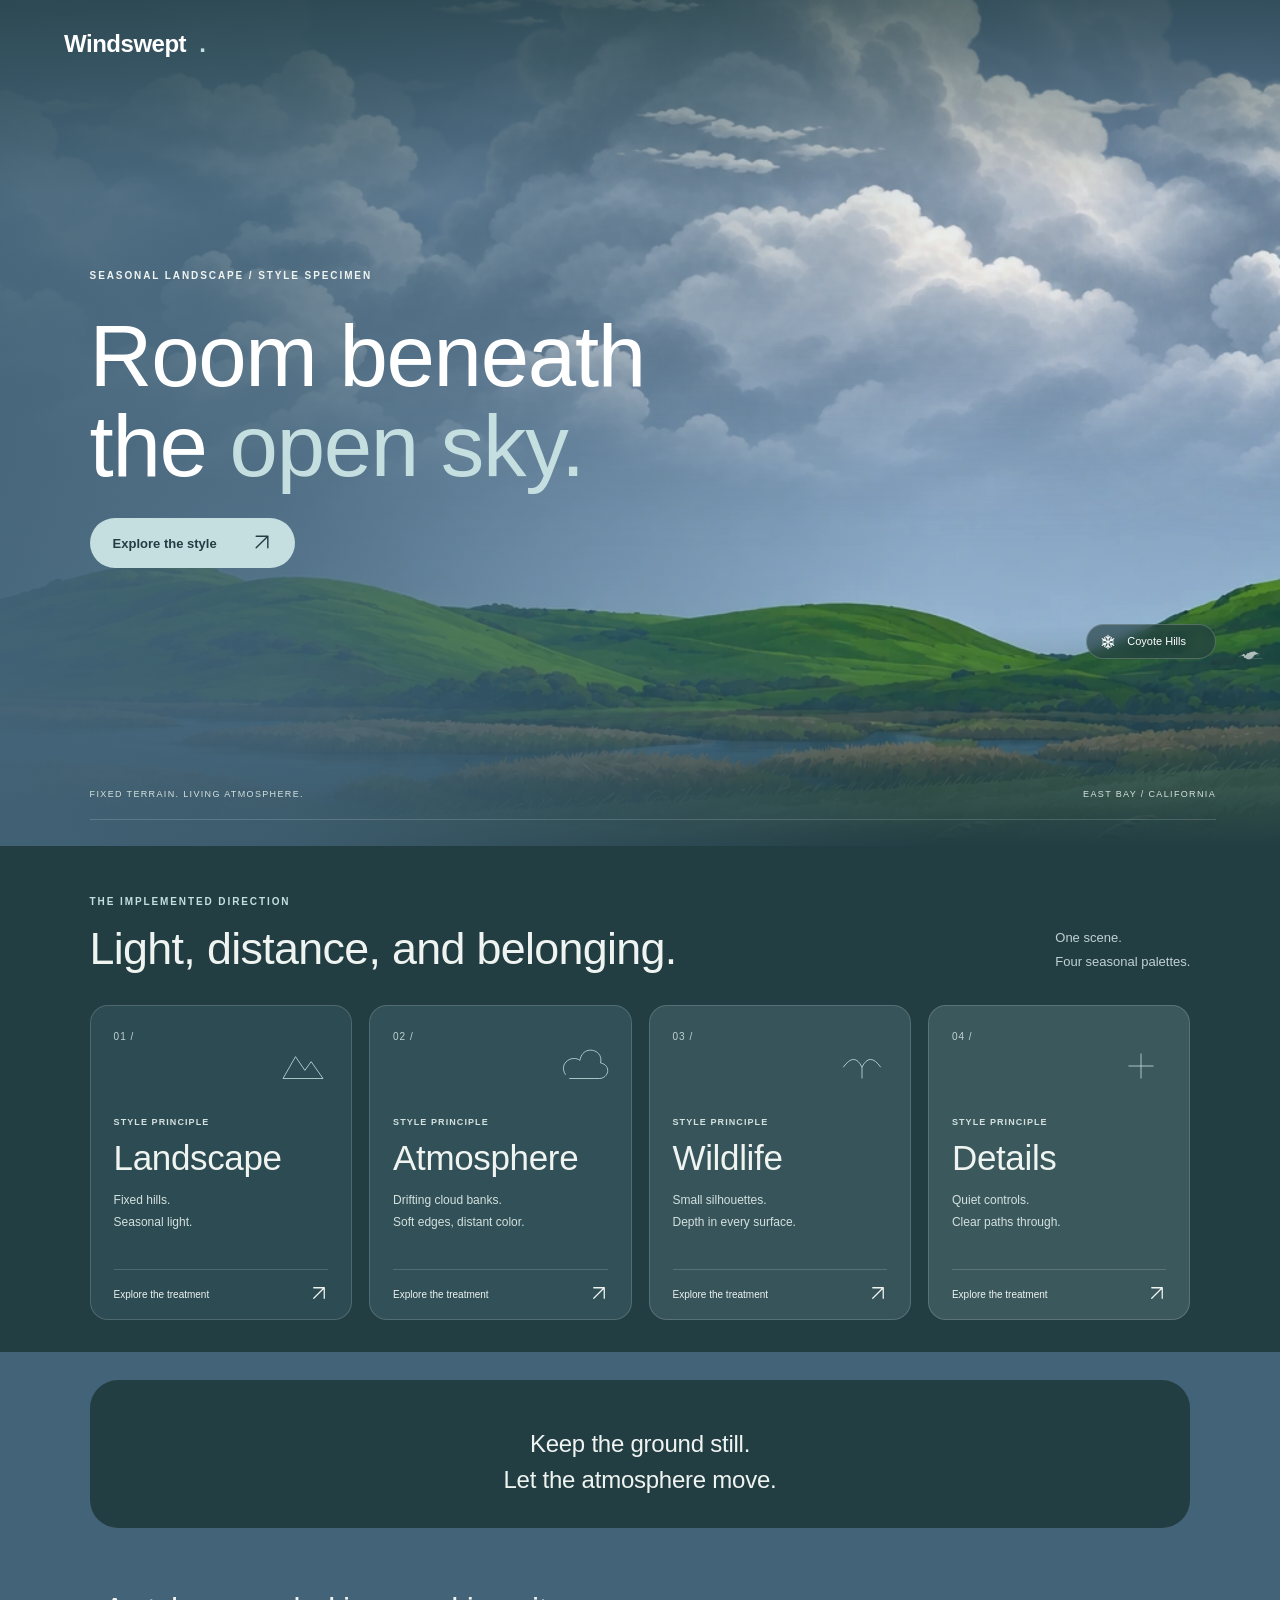
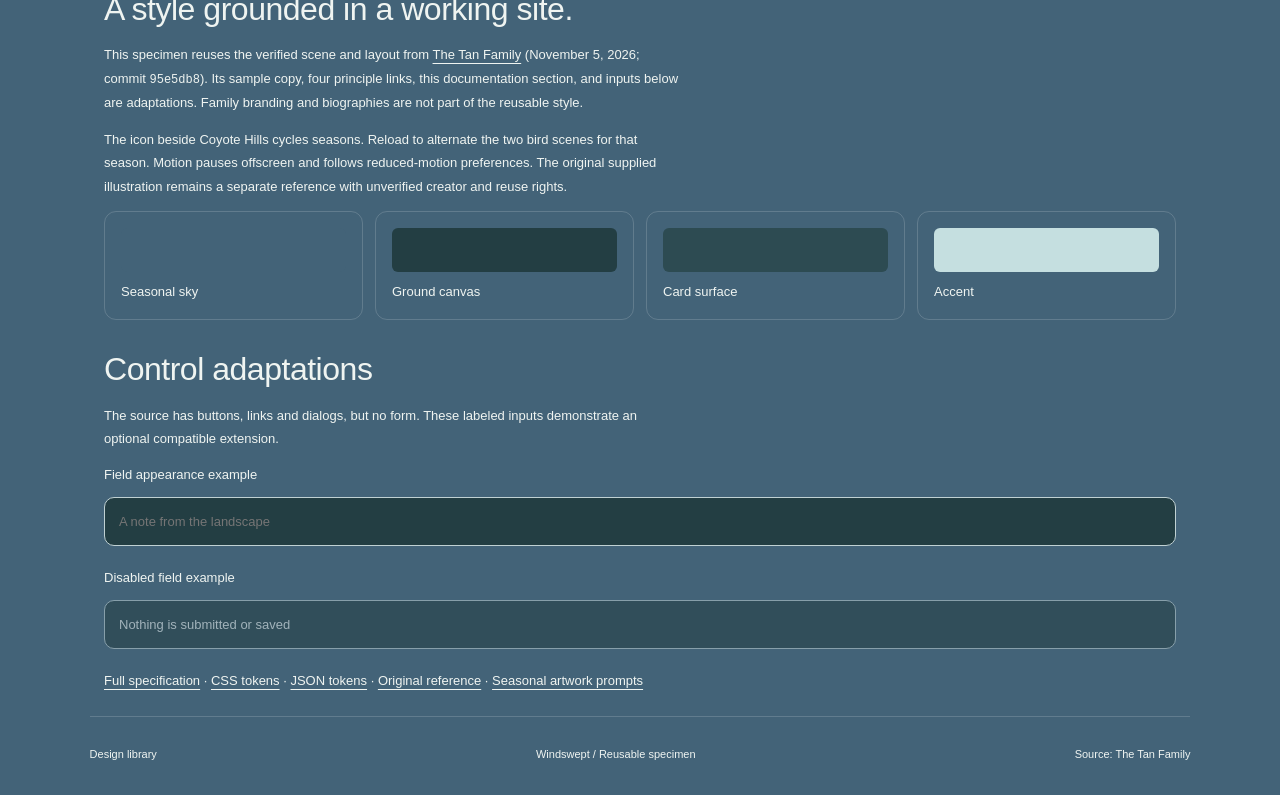
==== commit 00f42f87: "Match the Design and Windswept autumn palette to the résumé" ====
--- a/assets/windswept/specimen.html
+++ b/assets/windswept/specimen.html
@@ -1 +1 @@
-<!doctype html><html lang="en"><head><meta charset="utf-8"><meta name="viewport" content="width=device-width,initial-scale=1"><meta name="theme-color" content="#345b7c"><title>Windswept — Seasonal Landscape Specimen</title><meta name="description" content="Windswept design specimen, updated from The Tan Family seasonal landscape implementation."><script src="seasons.js"></script><link rel="stylesheet" href="tokens.css"><link rel="stylesheet" href="specimen.css"><script src="egret.js" defer></script><script src="atmosphere.js" defer></script><script src="scene.js" defer></script></head><body><a class="skip" href="#details">Skip to style notes</a><header><a class="wordmark" href="../../">Windswept<span class="wordmark-dot">.</span></a></header><div class="page-surface"><main id="home"><section class="hero" aria-labelledby="title"><div class="hero-copy"><p class="eyebrow">SEASONAL LANDSCAPE / STYLE SPECIMEN</p><h1 id="title">Room beneath<br>the <em>open sky.</em></h1><a class="primary" href="#principles">Explore the style <span><svg class="ui-icon" viewBox="0 0 24 24" aria-hidden="true" fill="none" stroke="currentColor" stroke-width="1.7" stroke-linecap="round" stroke-linejoin="round"><path d="M5 19 19 5M5 5h14v14"/></svg></span></a></div><div class="landscape"><img data-season-image decoding="async" alt="Seasonal Coyote Hills painting" fetchpriority="high"><noscript><img src="assets/seasons/autumn.webp" alt="Autumn hills and marsh"></noscript><div class="scene-light" aria-hidden="true"></div><canvas class="sky-clouds" aria-hidden="true"></canvas><canvas class="marsh-birds" aria-hidden="true"></canvas><span class="scenic-label"><button class="season-cycle" type="button" aria-label="Change scene season"></button> <a class="park-link" href="https://www.ebparks.org/parks/coyote-hills" target="_blank" rel="noopener noreferrer">Coyote Hills <svg class="park-link-indicator" viewBox="0 0 16 16" aria-hidden="true" fill="none" stroke="currentColor"><path d="M4 12 12 4M5 4h7v7"/></svg></a></span></div><div class="hero-bottom"><span>FIXED TERRAIN. LIVING ATMOSPHERE.</span><span>EAST BAY / CALIFORNIA</span></div></section><section class="family" id="principles"><div class="section-heading"><div><p class="eyebrow">THE IMPLEMENTED DIRECTION</p><h2>Light, distance, and belonging.</h2></div><p>One scene.<br>Four seasonal palettes.</p></div><div class="cards"><a class="card sam" href="#details"><div class="card-top"><span class="number">01 /</span><svg viewBox="0 0 80 80" aria-hidden="true"><path d="M8 60 28 25l15 22 10-14 19 27Z"/></svg></div><div><span class="role">STYLE PRINCIPLE</span><h3>Landscape</h3><p>Fixed hills.<br>Seasonal light.</p></div><span class="card-link">Explore the treatment <span><svg class="ui-icon" viewBox="0 0 24 24" aria-hidden="true" fill="none" stroke="currentColor" stroke-width="1.7" stroke-linecap="round" stroke-linejoin="round"><path d="M5 19 19 5M5 5h14v14"/></svg></span></span></a><a class="card ellene" href="#details"><div class="card-top"><span class="number">02 /</span><svg viewBox="0 0 80 80" aria-hidden="true"><path d="M12 54c-12-20 12-32 23-23 5-27 39-17 33 4 18 4 13 25-2 25H18"/></svg></div><div><span class="role">STYLE PRINCIPLE</span><h3>Atmosphere</h3><p>Drifting cloud banks.<br>Soft edges, distant color.</p></div><span class="card-link">Explore the treatment <span><svg class="ui-icon" viewBox="0 0 24 24" aria-hidden="true" fill="none" stroke="currentColor" stroke-width="1.7" stroke-linecap="round" stroke-linejoin="round"><path d="M5 19 19 5M5 5h14v14"/></svg></span></span></a><a class="card alyna" href="#details"><div class="card-top"><span class="number">03 /</span><svg viewBox="0 0 80 80" aria-hidden="true"><path d="M10 42q18-25 30 0 12-25 30 0M40 42v18"/></svg></div><div><span class="role">STYLE PRINCIPLE</span><h3>Wildlife</h3><p>Small silhouettes.<br>Depth in every surface.</p></div><span class="card-link">Explore the treatment <span><svg class="ui-icon" viewBox="0 0 24 24" aria-hidden="true" fill="none" stroke="currentColor" stroke-width="1.7" stroke-linecap="round" stroke-linejoin="round"><path d="M5 19 19 5M5 5h14v14"/></svg></span></span></a><a class="card daisy" href="#details"><div class="card-top"><span class="number">04 /</span><svg viewBox="0 0 80 80" aria-hidden="true"><path d="M20 40h40M40 20v40"/></svg></div><div><span class="role">STYLE PRINCIPLE</span><h3>Details</h3><p>Quiet controls.<br>Clear paths through.</p></div><span class="card-link">Explore the treatment <span><svg class="ui-icon" viewBox="0 0 24 24" aria-hidden="true" fill="none" stroke="currentColor" stroke-width="1.7" stroke-linecap="round" stroke-linejoin="round"><path d="M5 19 19 5M5 5h14v14"/></svg></span></span></a></div></section><div class="closing-court"><div class="closing"><p>Keep the ground still.<br>Let the atmosphere move.</p></div></div></main></div><section class="specimen-note" id="details"><h2>A style grounded in a working site.</h2><p>This specimen reuses the verified scene and layout from <a href="https://www.thetanfamily.net/">The Tan Family</a> (November 5, 2026; commit <code>95e5db8</code>). Its sample copy, four principle links, this documentation section, and inputs below are adaptations. Family branding and biographies are not part of the reusable style.</p><p>The icon beside Coyote Hills cycles seasons. Reload to alternate the two bird scenes for that season. Motion pauses offscreen and follows reduced-motion preferences. The original supplied illustration remains a separate reference with unverified creator and reuse rights.</p><div class="swatch-grid"><div><i style="background:var(--ws-sky)"></i>Seasonal sky</div><div><i style="background:var(--ws-canvas)"></i>Ground canvas</div><div><i style="background:var(--ws-card)"></i>Card surface</div><div><i style="background:var(--ws-accent)"></i>Accent</div></div><h2>Control adaptations</h2><p>The source has buttons, links and dialogs, but no form. These labeled inputs demonstrate an optional compatible extension.</p><label for="sample">Field appearance example</label><input class="sample-input" id="sample" placeholder="A note from the landscape" autocomplete="off"><label for="disabled">Disabled field example</label><input class="sample-input" id="disabled" value="Nothing is submitted or saved" disabled><p><a href="style.md">Full specification</a> · <a href="tokens.css">CSS tokens</a> · <a href="tokens.json">JSON tokens</a> · <a href="reference.png">Original reference</a> · <a href="artwork-prompts.md">Seasonal artwork prompts</a></p></section><footer><a href="../../">Design library</a><span>Windswept / Reusable specimen</span><span>Source: The Tan Family</span></footer></body></html>+<!doctype html><html lang="en"><head><meta charset="utf-8"><meta name="viewport" content="width=device-width,initial-scale=1"><meta name="theme-color" content="#345b7c"><title>Windswept — Seasonal Landscape Specimen</title><meta name="description" content="Windswept design specimen, updated from The Tan Family seasonal landscape implementation."><script src="seasons.js?v=resume-autumn-1"></script><link rel="stylesheet" href="tokens.css?v=resume-autumn-1"><link rel="stylesheet" href="specimen.css?v=resume-autumn-1"><script src="egret.js" defer></script><script src="atmosphere.js" defer></script><script src="scene.js" defer></script></head><body><a class="skip" href="#details">Skip to style notes</a><header><a class="wordmark" href="../../">Windswept<span class="wordmark-dot">.</span></a></header><div class="page-surface"><main id="home"><section class="hero" aria-labelledby="title"><div class="hero-copy"><p class="eyebrow">SEASONAL LANDSCAPE / STYLE SPECIMEN</p><h1 id="title">Room beneath<br>the <em>open sky.</em></h1><a class="primary" href="#principles">Explore the style <span><svg class="ui-icon" viewBox="0 0 24 24" aria-hidden="true" fill="none" stroke="currentColor" stroke-width="1.7" stroke-linecap="round" stroke-linejoin="round"><path d="M5 19 19 5M5 5h14v14"/></svg></span></a></div><div class="landscape"><img data-season-image decoding="async" alt="Seasonal Coyote Hills painting" fetchpriority="high"><noscript><img src="assets/seasons/autumn.webp" alt="Autumn hills and marsh"></noscript><div class="scene-light" aria-hidden="true"></div><canvas class="sky-clouds" aria-hidden="true"></canvas><canvas class="marsh-birds" aria-hidden="true"></canvas><span class="scenic-label"><button class="season-cycle" type="button" aria-label="Change scene season"></button> <a class="park-link" href="https://www.ebparks.org/parks/coyote-hills" target="_blank" rel="noopener noreferrer">Coyote Hills <svg class="park-link-indicator" viewBox="0 0 16 16" aria-hidden="true" fill="none" stroke="currentColor"><path d="M4 12 12 4M5 4h7v7"/></svg></a></span></div><div class="hero-bottom"><span>FIXED TERRAIN. LIVING ATMOSPHERE.</span><span>EAST BAY / CALIFORNIA</span></div></section><section class="family" id="principles"><div class="section-heading"><div><p class="eyebrow">THE IMPLEMENTED DIRECTION</p><h2>Light, distance, and belonging.</h2></div><p>One scene.<br>Four seasonal palettes.</p></div><div class="cards"><a class="card sam" href="#details"><div class="card-top"><span class="number">01 /</span><svg viewBox="0 0 80 80" aria-hidden="true"><path d="M8 60 28 25l15 22 10-14 19 27Z"/></svg></div><div><span class="role">STYLE PRINCIPLE</span><h3>Landscape</h3><p>Fixed hills.<br>Seasonal light.</p></div><span class="card-link">Explore the treatment <span><svg class="ui-icon" viewBox="0 0 24 24" aria-hidden="true" fill="none" stroke="currentColor" stroke-width="1.7" stroke-linecap="round" stroke-linejoin="round"><path d="M5 19 19 5M5 5h14v14"/></svg></span></span></a><a class="card ellene" href="#details"><div class="card-top"><span class="number">02 /</span><svg viewBox="0 0 80 80" aria-hidden="true"><path d="M12 54c-12-20 12-32 23-23 5-27 39-17 33 4 18 4 13 25-2 25H18"/></svg></div><div><span class="role">STYLE PRINCIPLE</span><h3>Atmosphere</h3><p>Drifting cloud banks.<br>Soft edges, distant color.</p></div><span class="card-link">Explore the treatment <span><svg class="ui-icon" viewBox="0 0 24 24" aria-hidden="true" fill="none" stroke="currentColor" stroke-width="1.7" stroke-linecap="round" stroke-linejoin="round"><path d="M5 19 19 5M5 5h14v14"/></svg></span></span></a><a class="card alyna" href="#details"><div class="card-top"><span class="number">03 /</span><svg viewBox="0 0 80 80" aria-hidden="true"><path d="M10 42q18-25 30 0 12-25 30 0M40 42v18"/></svg></div><div><span class="role">STYLE PRINCIPLE</span><h3>Wildlife</h3><p>Small silhouettes.<br>Depth in every surface.</p></div><span class="card-link">Explore the treatment <span><svg class="ui-icon" viewBox="0 0 24 24" aria-hidden="true" fill="none" stroke="currentColor" stroke-width="1.7" stroke-linecap="round" stroke-linejoin="round"><path d="M5 19 19 5M5 5h14v14"/></svg></span></span></a><a class="card daisy" href="#details"><div class="card-top"><span class="number">04 /</span><svg viewBox="0 0 80 80" aria-hidden="true"><path d="M20 40h40M40 20v40"/></svg></div><div><span class="role">STYLE PRINCIPLE</span><h3>Details</h3><p>Quiet controls.<br>Clear paths through.</p></div><span class="card-link">Explore the treatment <span><svg class="ui-icon" viewBox="0 0 24 24" aria-hidden="true" fill="none" stroke="currentColor" stroke-width="1.7" stroke-linecap="round" stroke-linejoin="round"><path d="M5 19 19 5M5 5h14v14"/></svg></span></span></a></div></section><div class="closing-court"><div class="closing"><p>Keep the ground still.<br>Let the atmosphere move.</p></div></div></main></div><section class="specimen-note" id="details"><h2>A style grounded in a working site.</h2><p>This specimen reuses the verified scene and layout from <a href="https://www.thetanfamily.net/">The Tan Family</a> (November 5, 2026; commit <code>95e5db8</code>). Its sample copy, four principle links, this documentation section, and inputs below are adaptations. Family branding and biographies are not part of the reusable style.</p><p>The icon beside Coyote Hills cycles seasons. Reload to alternate the two bird scenes for that season. Motion pauses offscreen and follows reduced-motion preferences. The original supplied illustration remains a separate reference with unverified creator and reuse rights.</p><div class="swatch-grid"><div><i style="background:var(--ws-sky)"></i>Seasonal sky</div><div><i style="background:var(--ws-canvas)"></i>Ground canvas</div><div><i style="background:var(--ws-card)"></i>Card surface</div><div><i style="background:var(--ws-accent)"></i>Accent</div></div><h2>Control adaptations</h2><p>The source has buttons, links and dialogs, but no form. These labeled inputs demonstrate an optional compatible extension.</p><label for="sample">Field appearance example</label><input class="sample-input" id="sample" placeholder="A note from the landscape" autocomplete="off"><label for="disabled">Disabled field example</label><input class="sample-input" id="disabled" value="Nothing is submitted or saved" disabled><p><a href="style.md">Full specification</a> · <a href="tokens.css">CSS tokens</a> · <a href="tokens.json">JSON tokens</a> · <a href="reference.png">Original reference</a> · <a href="artwork-prompts.md">Seasonal artwork prompts</a></p></section><footer><a href="../../">Design library</a><span>Windswept / Reusable specimen</span><span>Source: The Tan Family</span></footer></body></html>
--- a/assets/windswept/tokens.css
+++ b/assets/windswept/tokens.css
@@ -144,42 +144,42 @@
   --ws-detail-p3: color(display-p3 0.9020 0.8745 0.7882);
 }
 :root, :root[data-season="autumn"] {
-  --ws-canvas: #3d392b;
-  --ws-canvas-sdr: #3d392b;
-  --ws-canvas-p3: color(display-p3 0.235 0.205 0.14);
-  --ws-ink: #fff1df;
-  --ws-ink-sdr: #fff1df;
-  --ws-ink-p3: color(display-p3 1.0000 0.9451 0.8745);
-  --ws-muted: #d7c7b0;
-  --ws-muted-sdr: #d7c7b0;
-  --ws-muted-p3: color(display-p3 0.8431 0.7804 0.6902);
-  --ws-sky: #345b7c;
-  --ws-sky-sdr: #345b7c;
-  --ws-sky-p3: color(display-p3 0.18 0.345 0.49);
+  --ws-canvas: #24261f;
+  --ws-canvas-sdr: #24261f;
+  --ws-canvas-p3: color(display-p3 0.14260 0.14877 0.12411);
+  --ws-ink: #f3eddf;
+  --ws-ink-sdr: #f3eddf;
+  --ws-ink-p3: color(display-p3 0.94882 0.93021 0.88005);
+  --ws-muted: #c9c4ae;
+  --ws-muted-sdr: #c9c4ae;
+  --ws-muted-p3: color(display-p3 0.78480 0.76929 0.69104);
+  --ws-sky: #24261f;
+  --ws-sky-sdr: #24261f;
+  --ws-sky-p3: color(display-p3 0.14260 0.14877 0.12411);
   --ws-accent: #efc28c;
   --ws-accent-sdr: #efc28c;
-  --ws-accent-p3: color(display-p3 0.99 0.72 0.43);
+  --ws-accent-p3: color(display-p3 0.90918 0.76751 0.57721);
   --ws-accent-hover: #ffdbad;
   --ws-accent-hover-sdr: #ffdbad;
-  --ws-accent-hover-p3: color(display-p3 1 0.84 0.61);
-  --ws-card: #504633;
-  --ws-card-sdr: #504633;
-  --ws-card-p3: color(display-p3 0.3137 0.2745 0.2000);
-  --ws-card-alt: #554b36;
-  --ws-card-alt-sdr: #554b36;
-  --ws-card-alt-p3: color(display-p3 0.3333 0.2941 0.2118);
-  --ws-card-warm: #5b4d38;
-  --ws-card-warm-sdr: #5b4d38;
-  --ws-card-warm-p3: color(display-p3 0.3569 0.3020 0.2196);
-  --ws-card-last: #61533b;
-  --ws-card-last-sdr: #61533b;
-  --ws-card-last-p3: color(display-p3 0.3804 0.3255 0.2314);
-  --ws-card-hover: #5a4c36;
-  --ws-card-hover-sdr: #5a4c36;
-  --ws-card-hover-p3: color(display-p3 0.3529 0.2980 0.2118);
-  --ws-detail: #e9dac4;
-  --ws-detail-sdr: #e9dac4;
-  --ws-detail-p3: color(display-p3 0.9137 0.8549 0.7686);
+  --ws-accent-hover-p3: color(display-p3 0.97689 0.86401 0.70061);
+  --ws-card: #303329;
+  --ws-card-sdr: #303329;
+  --ws-card-p3: color(display-p3 0.19038 0.19962 0.16446);
+  --ws-card-alt: #2b2e25;
+  --ws-card-alt-sdr: #2b2e25;
+  --ws-card-alt-p3: color(display-p3 0.17078 0.18001 0.14837);
+  --ws-card-warm: #37382b;
+  --ws-card-warm-sdr: #37382b;
+  --ws-card-warm-p3: color(display-p3 0.21639 0.21948 0.17377);
+  --ws-card-last: #3d3e30;
+  --ws-card-last-sdr: #3d3e30;
+  --ws-card-last-p3: color(display-p3 0.23992 0.24301 0.19377);
+  --ws-card-hover: #3c4034;
+  --ws-card-hover-sdr: #3c4034;
+  --ws-card-hover-p3: color(display-p3 0.23817 0.25048 0.20830);
+  --ws-detail: #f3eddf;
+  --ws-detail-sdr: #f3eddf;
+  --ws-detail-p3: color(display-p3 0.94882 0.93021 0.88005);
 }
 :root[data-season="winter"] {
   --ws-canvas: #233e43;
--- a/assets/windswept/specimen.css
+++ b/assets/windswept/specimen.css
@@ -19,7 +19,7 @@
 :root{--ws-scene-saturation:1.045;--ws-scene-contrast:1.015;--ws-scene-light-opacity:0}
 :root[data-season="spring"]{--ws-scene-saturation:1.055}
 :root[data-season="summer"]{--ws-scene-saturation:1.045}
-:root[data-season="autumn"]{--ws-scene-saturation:1.06}
+:root[data-season="autumn"]{--ws-scene-saturation:1.06;--ws-line:#505442}
 :root[data-season="winter"]{--ws-scene-saturation:1.035}
 .landscape [data-season-image]{filter:saturate(var(--ws-scene-saturation)) contrast(var(--ws-scene-contrast))}
 .scene-light{position:absolute;inset:0;z-index:0;pointer-events:none;opacity:var(--ws-scene-light-opacity);mix-blend-mode:soft-light;background:linear-gradient(180deg,var(--ws-sky),transparent 58%,var(--ws-accent));}
